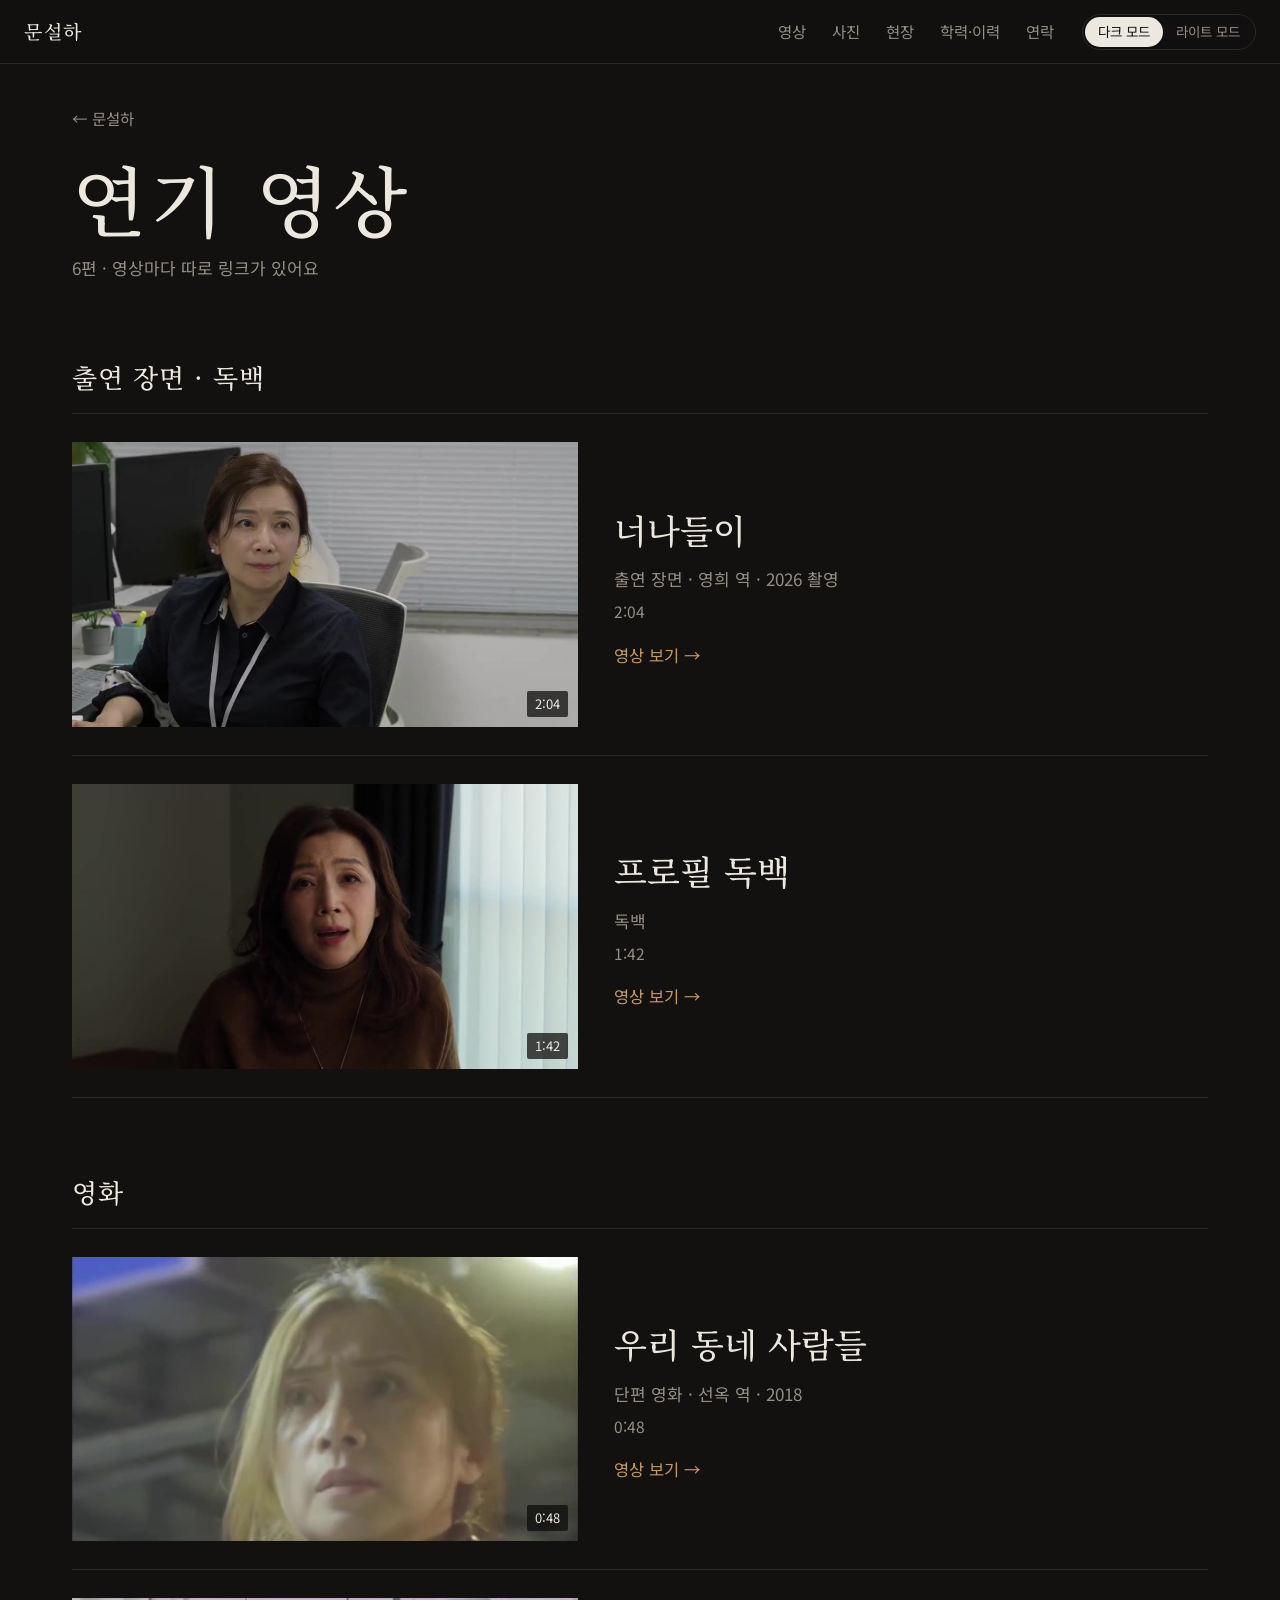
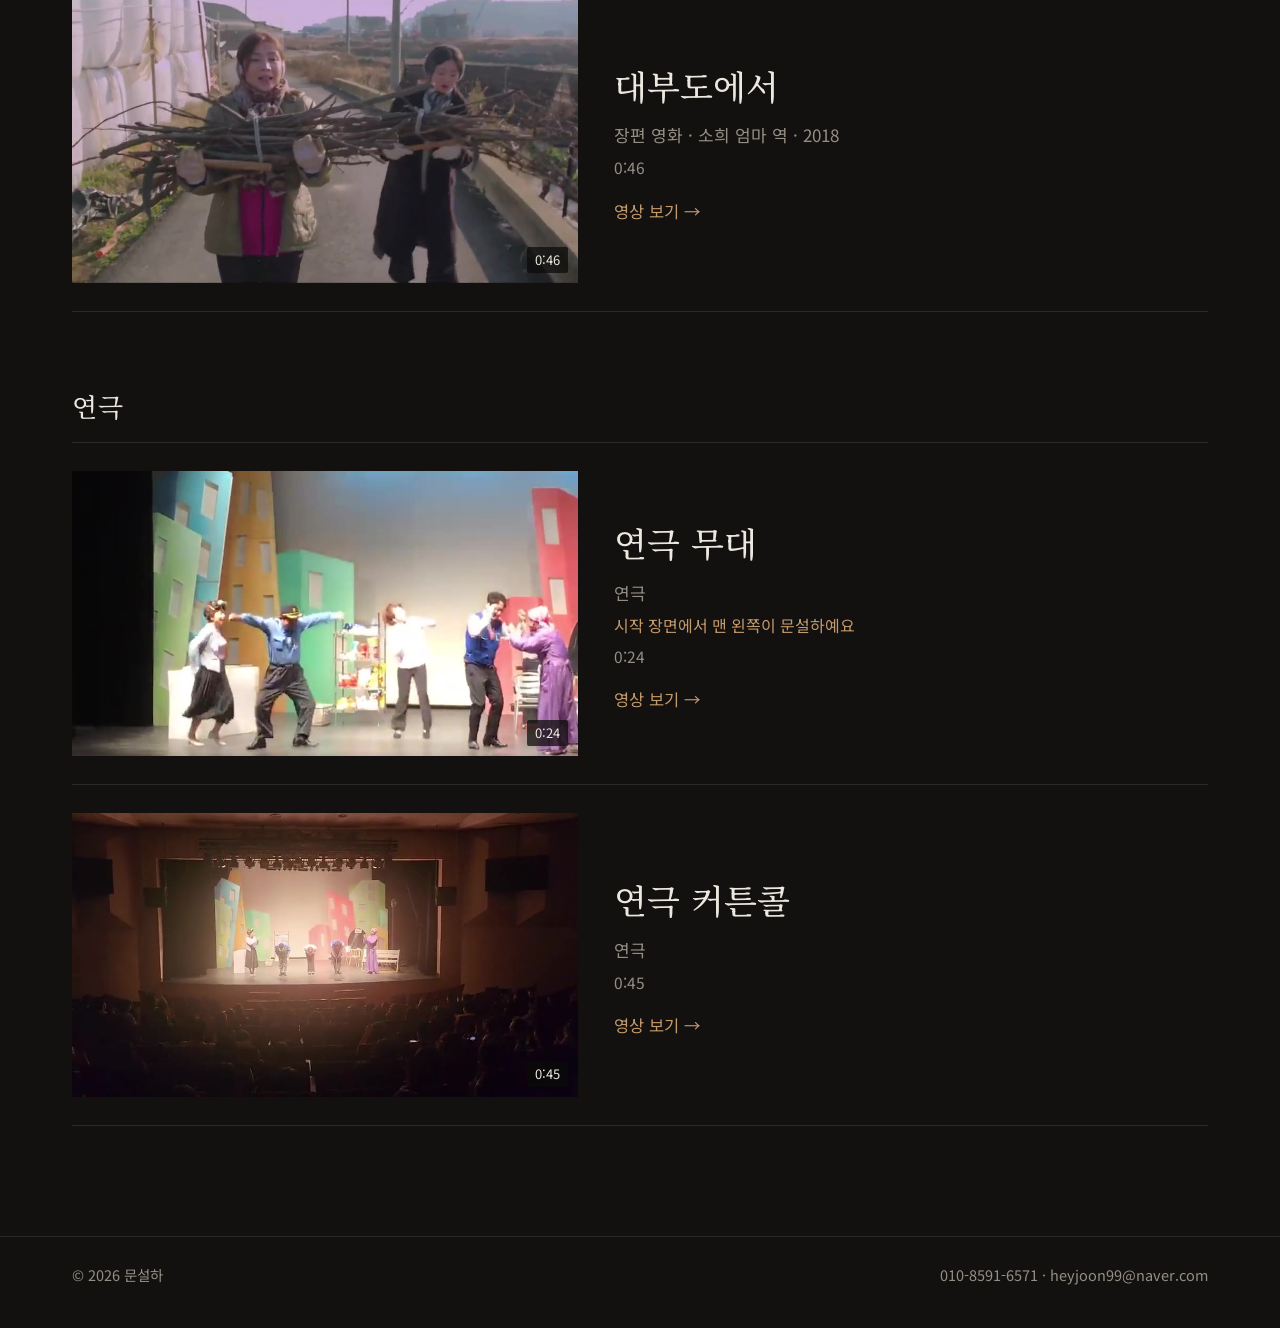
==== videos.html @ 956b752f "첫 화면 사진 겹침 수정, 사진 배치, 현장 흐르는 띠, 수상·학력·특기, 연락 카드, 영상 페이지 정리, 모드 전환 부드럽게 Co-Authored-By: Claude Opus 5" ====
<!doctype html>
<html lang="ko" data-theme="dark">
<head>
<meta charset="utf-8">
<meta name="viewport" content="width=device-width, initial-scale=1, viewport-fit=cover">
<title>문설하 · 연기 영상</title>
<meta name="description" content="배우 문설하 연기 영상 6편">
<!-- 공개 범위를 정하기 전까지 검색엔진 노출 막음 (공개하려면 이 줄 삭제) -->
<meta name="robots" content="noindex">
<meta name="theme-color" content="#121110">
<meta property="og:title" content="문설하 · 연기 영상">
<meta property="og:description" content="배우 문설하 연기 영상 6편">
<meta property="og:image" content="https://rrryun.github.io/moonseolha/assets/og.jpg">
<link rel="preconnect" href="https://fonts.googleapis.com">
<link rel="preconnect" href="https://fonts.gstatic.com" crossorigin>
<link href="https://fonts.googleapis.com/css2?family=Cormorant+Garamond:wght@500&family=Noto+Sans+KR:wght@400;500;700&family=Noto+Serif+KR:wght@500;600&display=swap" rel="stylesheet">
<link rel="stylesheet" href="assets/site.css">
<script>
  document.documentElement.classList.add('js');
  try { var t = localStorage.getItem('msh-theme'); if (t === 'light' || t === 'dark') document.documentElement.dataset.theme = t; } catch (e) {}
</script>
</head>
<body class="list">
<header class="top solid" id="topbar">
  <a class="mark" href="index.html">문설하</a>
  <nav class="menu" aria-label="구역"><a href="index.html#videos" data-spy="videos">영상</a><a href="index.html#photos" data-spy="photos">사진</a><a href="index.html#field" data-spy="field">현장</a><a href="index.html#profile" data-spy="profile">학력·이력</a><a href="index.html#contact" data-spy="contact">연락</a></nav>
  <div class="theme" role="group" aria-label="화면 모드">
    <button type="button" data-mode="dark" aria-pressed="true">다크 모드</button>
    <button type="button" data-mode="light" aria-pressed="false">라이트 모드</button>
  </div>
</header>

<main class="page">
  <div class="wrap">
    <a class="back" href="index.html">← 문설하</a>
    <h1 class="page-title">연기 영상</h1>
    <p class="page-lead">6편 · 영상마다 따로 링크가 있어요</p>
    <section class="vgroup"><h2 class="reveal">출연 장면 · 독백</h2><a class="vrow reveal" href="v/office.html">
  <span class="vthumb"><video muted loop playsinline preload="none" poster="assets/prev/office.jpg" data-src="assets/prev/office.mp4"></video><span class="dur">2:04</span></span>
  <span class="vrow-text"><span class="vtitle">너나들이</span><span class="vmeta">출연 장면 · 영희 역 · 2026 촬영</span><span class="vlen">2:04</span><span class="go">영상 보기 →</span></span>
</a><a class="vrow reveal" href="v/monologue.html">
  <span class="vthumb"><video muted loop playsinline preload="none" poster="assets/prev/monologue.jpg" data-src="assets/prev/monologue.mp4"></video><span class="dur">1:42</span></span>
  <span class="vrow-text"><span class="vtitle">프로필 독백</span><span class="vmeta">독백</span><span class="vlen">1:42</span><span class="go">영상 보기 →</span></span>
</a></section><section class="vgroup"><h2 class="reveal">영화</h2><a class="vrow reveal" href="v/uridongne.html">
  <span class="vthumb"><video muted loop playsinline preload="none" poster="assets/prev/film-uridongne.jpg" data-src="assets/prev/film-uridongne.mp4"></video><span class="dur">0:48</span></span>
  <span class="vrow-text"><span class="vtitle">우리 동네 사람들</span><span class="vmeta">단편 영화 · 선옥 역 · 2018</span><span class="vlen">0:48</span><span class="go">영상 보기 →</span></span>
</a><a class="vrow reveal" href="v/daebudo.html">
  <span class="vthumb"><video muted loop playsinline preload="none" poster="assets/prev/film-daebudo.jpg" data-src="assets/prev/film-daebudo.mp4"></video><span class="dur">0:46</span></span>
  <span class="vrow-text"><span class="vtitle">대부도에서</span><span class="vmeta">장편 영화 · 소희 엄마 역 · 2018</span><span class="vlen">0:46</span><span class="go">영상 보기 →</span></span>
</a></section><section class="vgroup"><h2 class="reveal">연극</h2><a class="vrow reveal" href="v/stage.html">
  <span class="vthumb"><video muted loop playsinline preload="none" poster="assets/prev/stage-1.jpg" data-src="assets/prev/stage-1.mp4"></video><span class="dur">0:24</span></span>
  <span class="vrow-text"><span class="vtitle">연극 무대</span><span class="vmeta">연극</span><span class="vnote">시작 장면에서 맨 왼쪽이 문설하예요</span><span class="vlen">0:24</span><span class="go">영상 보기 →</span></span>
</a><a class="vrow reveal" href="v/curtain.html">
  <span class="vthumb"><video muted loop playsinline preload="none" poster="assets/prev/stage-2.jpg" data-src="assets/prev/stage-2.mp4"></video><span class="dur">0:45</span></span>
  <span class="vrow-text"><span class="vtitle">연극 커튼콜</span><span class="vmeta">연극</span><span class="vlen">0:45</span><span class="go">영상 보기 →</span></span>
</a></section>
  </div>
</main>
<footer class="foot"><div class="wrap">
  <span>© 2026 문설하</span>
  <span><a href="tel:01085916571">010-8591-6571</a> · <a href="mailto:heyjoon99@naver.com">heyjoon99@naver.com</a></span>
</div></footer>
<nav class="dock" id="dock" aria-label="빠른 연락">
  <a class="primary" href="tel:01085916571"><svg class="ico" viewBox="0 0 24 24" aria-hidden="true"><path d="M22 16.92v3a2 2 0 0 1-2.18 2 19.79 19.79 0 0 1-8.63-3.07 19.5 19.5 0 0 1-6-6 19.79 19.79 0 0 1-3.07-8.67A2 2 0 0 1 4.11 2h3a2 2 0 0 1 2 1.72 12.84 12.84 0 0 0 .7 2.81 2 2 0 0 1-.45 2.11L8.09 9.91a16 16 0 0 0 6 6l1.27-1.27a2 2 0 0 1 2.11-.45 12.84 12.84 0 0 0 2.81.7A2 2 0 0 1 22 16.92z"/></svg>전화</a>
  <a href="mailto:heyjoon99@naver.com"><svg class="ico" viewBox="0 0 24 24" aria-hidden="true"><path d="M4 4h16c1.1 0 2 .9 2 2v12c0 1.1-.9 2-2 2H4c-1.1 0-2-.9-2-2V6c0-1.1.9-2 2-2z"/><polyline points="22,6 12,13 2,6"/></svg>이메일</a>
  <a href="assets/profile.pdf" download="문설하_프로필.pdf"><svg class="ico" viewBox="0 0 24 24" aria-hidden="true"><path d="M21 15v4a2 2 0 0 1-2 2H5a2 2 0 0 1-2-2v-4"/><polyline points="7 10 12 15 17 10"/><line x1="12" y1="15" x2="12" y2="3"/></svg>PDF</a>
</nav>
<script src="assets/site.js"></script>
</body>
</html>
---- assets/site.css ----
:root {
  --bg: #121110; --bg2: #1a1917; --fg: #ece7df; --fg2: #c9c2b8; --mute: #958e84;
  --line: #2c2925; --acc: #c49a6c; --btn-bg: #ece7df; --btn-fg: #121110; --vig: 1; --photo-b: .97;
  color-scheme: dark;
}
:root[data-theme="light"] {
  --bg: #f3efe9; --bg2: #ebe5dc; --fg: #1c1b19; --fg2: #3a3632; --mute: #776f66;
  --line: #d8d0c4; --acc: #8c4a2b; --btn-bg: #1c1b19; --btn-fg: #f3efe9; --vig: 0; --photo-b: 1;
  color-scheme: light;
}
* { box-sizing: border-box; }
html { scroll-behavior: smooth; scroll-padding-top: 72px; }
body { margin: 0; background: var(--bg); color: var(--fg); font-family: 'Noto Sans KR', system-ui, -apple-system, sans-serif;
  font-size: 17px; line-height: 1.7; word-break: keep-all; overflow-wrap: break-word; -webkit-font-smoothing: antialiased; }
img, video { display: block; max-width: 100%; }
a { color: inherit; text-decoration: none; }
button { font: inherit; color: inherit; }
:focus:not(:focus-visible) { outline: none; }
.wrap { max-width: 1200px; margin: 0 auto; padding: 0 32px; }
.ico { width: 18px; height: 18px; flex: none; fill: none; stroke: currentColor; stroke-width: 1.7; stroke-linecap: round; stroke-linejoin: round; }

/* 다크·라이트 전환: 부드럽게 겹치며 바뀜 */
::view-transition-old(root), ::view-transition-new(root) { animation-duration: .55s; animation-timing-function: cubic-bezier(.4, 0, .2, 1); }

/* 위쪽 줄 */
.top { position: fixed; inset: 0 0 auto 0; z-index: 50; height: 64px; display: flex; align-items: center; gap: 28px; padding: 0 24px;
  border-bottom: 1px solid transparent; transition: background-color .4s, border-color .4s; }
.top.scrolled, .top.solid { background: color-mix(in srgb, var(--bg) 86%, transparent); backdrop-filter: blur(12px); -webkit-backdrop-filter: blur(12px); border-bottom-color: var(--line); }
.mark { font-family: 'Noto Serif KR', serif; font-weight: 500; font-size: 19px; letter-spacing: .08em; transition: opacity .4s; }
.home .top:not(.scrolled) .mark { opacity: 0; }
.menu { display: flex; gap: 26px; margin-left: auto; font-size: 15.5px; color: var(--mute); }
.menu a { position: relative; padding: 4px 0; transition: color .25s; }
.menu a:hover, .menu a.on { color: var(--fg); }
.menu a.on::after { content: ""; position: absolute; left: 0; right: 0; bottom: -2px; height: 1px; background: var(--acc); }
.theme { display: inline-flex; padding: 2px; border: 1px solid var(--line); border-radius: 999px; background: color-mix(in srgb, var(--bg) 70%, transparent);
  backdrop-filter: blur(6px); -webkit-backdrop-filter: blur(6px); }
.theme button { height: 30px; padding: 0 13px; border: 0; border-radius: 999px; background: none; font-size: 13.5px; color: var(--mute); cursor: pointer; transition: color .25s, background-color .25s; }
.theme button:hover { color: var(--fg); }
.theme button[aria-pressed="true"] { background: var(--fg); color: var(--bg); cursor: default; }
.theme button:focus-visible { outline: 2px solid var(--acc); outline-offset: 2px; }

/* 버튼 */
.btn { display: inline-flex; align-items: center; justify-content: center; gap: 11px; min-height: 54px; padding: 0 22px; border: 1px solid var(--line); border-radius: 3px;
  background: none; font-size: 16.5px; font-weight: 500; cursor: pointer; transition: border-color .25s, background-color .25s, color .25s; }
.btn:hover { border-color: var(--mute); }
.btn.primary { background: var(--btn-bg); color: var(--btn-fg); border-color: var(--btn-bg); }
.btn.primary:hover { background: color-mix(in srgb, var(--btn-bg) 86%, var(--bg)); }
.btn.lg { min-height: 62px; padding: 0 28px; font-size: 17.5px; }
.btn .arr { display: inline-block; transition: transform .35s cubic-bezier(.2, .7, .2, 1); }
.btn:hover .arr { transform: translateX(4px); }
.btn:focus-visible { outline: 2px solid var(--acc); outline-offset: 3px; }

/* 첫 화면 */
.hero { display: grid; grid-template-columns: minmax(0, 46fr) minmax(0, 54fr); min-height: 100svh; }
.hero-photo { position: relative; margin: 0; overflow: hidden; background: var(--bg2); }
.hero-photo img { position: absolute; inset: 0; width: 100%; height: 100%; object-fit: cover; object-position: var(--pos, 50% 32%);
  filter: brightness(var(--photo-b)); opacity: 0; z-index: 0; transition: opacity 2.4s cubic-bezier(.45, 0, .25, 1); }
.hero-photo img.show { opacity: 1; z-index: 1; }
.hero-photo img.front { z-index: 2; }
.hero-photo::after { content: ""; position: absolute; inset: 0; z-index: 3; pointer-events: none; opacity: var(--vig); transition: opacity .6s;
  background: radial-gradient(ellipse 80% 68% at 52% 36%, transparent 44%, color-mix(in srgb, var(--bg) 82%, transparent) 100%),
              linear-gradient(to right, transparent 78%, var(--bg) 100%); }
.hero-text { display: flex; flex-direction: column; justify-content: center; padding: 112px clamp(28px, 6vw, 96px) 64px; }
.award { margin: 0 0 26px; font-size: 16.5px; color: var(--fg2); display: flex; gap: 12px; flex-wrap: wrap; }
.award b { color: var(--acc); font-weight: 500; }
h1 { margin: 0; font-family: 'Noto Serif KR', serif; font-weight: 500; font-size: clamp(60px, 8.4vw, 118px); line-height: 1.08; letter-spacing: .05em; }
.roman { margin: 14px 0 0 4px; font-family: 'Cormorant Garamond', serif; font-weight: 500; font-size: 21px; letter-spacing: .34em; color: var(--mute); }
.facts { margin: 28px 0 0; font-size: 19px; color: var(--fg2); }
.edu { display: flex; align-items: flex-start; gap: 18px; margin: 18px 0 0; padding-top: 18px; border-top: 1px solid var(--line); max-width: 520px; font-size: 17px; color: var(--fg2); line-height: 1.6; }
.edu-label { flex: none; min-width: 40px; padding-top: 1px; font-size: 14.5px; letter-spacing: .06em; color: var(--mute); }
.actions { display: flex; flex-wrap: wrap; gap: 10px; margin-top: 34px; }
.actions .btn { letter-spacing: .01em; font-variant-numeric: tabular-nums; }
.scroll-cue { margin-top: 30px; width: fit-content; font-size: 15px; color: var(--mute); border-bottom: 1px solid var(--line); padding-bottom: 2px; }
.scroll-cue:hover { color: var(--fg); }

/* 연기 영상 띠 */
.reel { background: #000; }
.reel-link { position: relative; display: block; height: min(86svh, 56.25vw); min-height: 360px; overflow: hidden; color: #f3efe9; }
.reel-video { width: 100%; height: 100%; object-fit: cover; transition: transform 1.6s cubic-bezier(.2, .7, .2, 1); }
.reel-link:hover .reel-video { transform: scale(1.025); }
.reel-shade { position: absolute; inset: 0; background: linear-gradient(to top, rgba(0,0,0,.78) 0%, rgba(0,0,0,.25) 42%, rgba(0,0,0,0) 70%), linear-gradient(to right, rgba(0,0,0,.35), rgba(0,0,0,0) 55%); }
.reel-copy { position: absolute; left: clamp(20px, 5vw, 80px); right: 20px; bottom: clamp(28px, 6vw, 80px); display: grid; gap: 14px; }
.reel-kicker { font-size: 16px; letter-spacing: .04em; color: rgba(243, 239, 233, .78); }
.reel-cta { font-family: 'Noto Serif KR', serif; font-weight: 500; font-size: clamp(30px, 4.6vw, 64px); line-height: 1.2; letter-spacing: .02em; }
.reel-cta .arrow { display: inline-block; transition: transform .5s cubic-bezier(.2, .7, .2, 1); }
.reel-link:hover .reel-cta .arrow { transform: translateX(14px); }
.reel-link:focus-visible { outline: 3px solid var(--acc); outline-offset: -3px; }

/* 구역 */
.sec { padding: 120px 0 0; }
.sec-head { display: flex; align-items: baseline; justify-content: space-between; gap: 16px; flex-wrap: wrap; margin-bottom: 36px; }
h2 { margin: 0; font-family: 'Noto Serif KR', serif; font-weight: 500; font-size: clamp(32px, 3.6vw, 46px); letter-spacing: .04em; }
.more { font-size: 16px; color: var(--mute); border-bottom: 1px solid var(--line); padding-bottom: 2px; transition: color .2s; }
.more:hover { color: var(--fg); }
.more-note { margin: 0; font-size: 16px; color: var(--mute); }

/* 영상 카드 */
.vgrid { display: grid; grid-template-columns: repeat(12, minmax(0, 1fr)); gap: 36px 20px; }
.vcard { display: flex; flex-direction: column; min-width: 0; }
.vcard.wide { grid-column: span 8; }
.vcard.narrow { grid-column: span 4; }
.vcard.half { grid-column: span 6; }
.vthumb { position: relative; display: block; overflow: hidden; background: #000; aspect-ratio: 16 / 9; }
.vcard.narrow .vthumb { aspect-ratio: auto; flex: 1; min-height: 200px; }
.vthumb video { width: 100%; height: 100%; object-fit: cover; transition: transform .9s cubic-bezier(.2, .7, .2, 1); }
.vcard:hover .vthumb video, .vrow:hover .vthumb video { transform: scale(1.03); }
.dur { position: absolute; right: 10px; bottom: 10px; padding: 2px 8px; font-size: 13px; color: #ece7df; background: rgba(10, 10, 9, .72); border-radius: 2px; font-variant-numeric: tabular-nums; }
.play { position: absolute; left: 12px; bottom: 10px; font-size: 14.5px; color: #f3efe9; opacity: 0; transform: translateY(4px); transition: opacity .3s, transform .3s; text-shadow: 0 1px 8px rgba(0,0,0,.6); }
.vcard:hover .play, .vcard:focus-visible .play { opacity: 1; transform: none; }
.vtext { display: block; margin-top: 12px; }
.vtitle { display: block; font-size: 18.5px; font-weight: 500; }
.vmeta { display: block; margin-top: 3px; font-size: 15px; color: var(--mute); }
.vcard:focus-visible, .vrow:focus-visible { outline: 2px solid var(--acc); outline-offset: 4px; }

/* 프로필 사진: 큰 정면 + 네 장 + 전신 */
.gallery { display: grid; grid-template-columns: repeat(5, minmax(0, 1fr)); gap: 12px; }
.ph { position: relative; display: block; width: 100%; padding: 0; border: 0; background: var(--bg2); cursor: zoom-in; overflow: hidden; aspect-ratio: 2 / 3; }
.ph img { width: 100%; height: 100%; object-fit: cover; filter: brightness(var(--photo-b)); transition: transform .8s cubic-bezier(.2, .7, .2, 1); }
.ph:hover img { transform: scale(1.025); }
.ph:focus-visible { outline: 2px solid var(--acc); outline-offset: 3px; }
.g-743 { grid-column: 1 / span 2; grid-row: 1 / span 2; aspect-ratio: auto; }
.g-743 img { object-position: 50% 30%; }
.g-707 { grid-column: 3; grid-row: 1; }
.g-808 { grid-column: 4; grid-row: 1; }
.g-898 { grid-column: 5; grid-row: 1 / span 2; aspect-ratio: auto; }
.g-772 { grid-column: 3; grid-row: 2; }
.g-947 { grid-column: 4; grid-row: 2; }

/* 현장: 천천히 흐르는 띠 */
.marquee { overflow: hidden; -webkit-mask-image: linear-gradient(to right, transparent 0, #000 4%, #000 96%, transparent 100%);
  mask-image: linear-gradient(to right, transparent 0, #000 4%, #000 96%, transparent 100%); }
.marquee-track { display: flex; width: max-content; animation: flow 120s linear infinite; }
.marquee:hover .marquee-track, .marquee:focus-within .marquee-track { animation-play-state: paused; }
.marquee-set { display: flex; gap: 16px; padding-right: 16px; }
@keyframes flow { from { transform: translateX(0); } to { transform: translateX(-50%); } }
.shot { flex: none; margin: 0; }
.shot .ph { height: clamp(220px, 22vw, 320px); width: auto; aspect-ratio: var(--ar, 1.5); border-radius: 2px; }
.shot figcaption { margin-top: 12px; font-size: 14.5px; color: var(--mute); white-space: nowrap; }

/* 수상 · 학력 · 특기 */
.band { margin-top: 120px; padding: 72px 0; background: var(--bg2); border-top: 1px solid var(--line); border-bottom: 1px solid var(--line); }
.band-grid { display: grid; grid-template-columns: minmax(0, 1fr) minmax(0, 1.25fr) minmax(0, .85fr); }
.fact { padding: 4px 40px; }
.fact + .fact { border-left: 1px solid var(--line); }
.fact:first-child { padding-left: 0; }
.label { margin: 0 0 18px; font-size: 14.5px; letter-spacing: .06em; color: var(--mute); }
.fact-list { list-style: none; margin: 0; padding: 0; display: grid; gap: 10px; }
.fact-list li { font-family: 'Noto Serif KR', serif; font-weight: 500; font-size: clamp(19px, 1.6vw, 22px); line-height: 1.5; }
.fact-sub { margin-left: 10px; font-family: 'Noto Sans KR', sans-serif; font-weight: 400; font-size: 15.5px; color: var(--mute); white-space: nowrap; }

/* 이력 */
.career { display: grid; grid-template-columns: minmax(0, 1.15fr) minmax(0, 1fr); gap: 40px 72px; }
.group + .group { margin-top: 44px; }
h3 { margin: 0 0 12px; padding-bottom: 10px; border-bottom: 1px solid var(--line); font-size: 17px; font-weight: 700; letter-spacing: .04em; }
.list { list-style: none; margin: 0; padding: 0; }
.list li { display: grid; grid-template-columns: 64px minmax(0, 1fr); padding: 8px 0; font-size: 17.5px; }
.list .y { color: var(--acc); font-variant-numeric: tabular-nums; }
.list .t { font-weight: 500; }
.list .s { color: var(--mute); font-weight: 400; }
.list.stack .s { display: block; font-size: 16px; }
.list.inline .s { margin-left: 8px; }

/* 연락 */
.contact { padding-bottom: 120px; }
.contact-card { display: grid; grid-template-columns: minmax(0, 5fr) minmax(0, 7fr); overflow: hidden; border: 1px solid var(--line); border-radius: 6px; background: var(--bg2); }
.contact-photo { position: relative; margin: 0; min-height: 560px; background: var(--bg); }
.contact-photo img { position: absolute; inset: 0; width: 100%; height: 100%; object-fit: cover; object-position: 55% 24%; filter: brightness(var(--photo-b)); }
.contact-body { display: flex; flex-direction: column; justify-content: center; gap: 34px; padding: clamp(36px, 5vw, 76px); }
.contact-links { display: grid; gap: 14px; }
.cline { display: flex; align-items: center; gap: 18px; width: fit-content; max-width: 100%; }
.cicon { display: grid; place-items: center; flex: none; width: 52px; height: 52px; border: 1px solid var(--line); border-radius: 50%; color: var(--acc); transition: border-color .25s, background-color .25s; }
.cicon .ico { width: 21px; height: 21px; }
.ctext { min-width: 0; font-family: 'Noto Serif KR', serif; font-weight: 500; font-size: clamp(24px, 2.4vw, 34px); letter-spacing: .02em; line-height: 1.3; white-space: nowrap; overflow: hidden; text-overflow: ellipsis;
  border-bottom: 1px solid transparent; transition: border-color .25s; }
.cline:hover .cicon { border-color: var(--acc); }
.cline:hover .ctext { border-color: var(--acc); }
.cta-row { display: flex; flex-wrap: wrap; gap: 12px; padding-top: 30px; border-top: 1px solid var(--line); }
.foot { border-top: 1px solid var(--line); font-size: 14.5px; color: var(--mute); }
.foot .wrap { display: flex; justify-content: space-between; gap: 12px; flex-wrap: wrap; padding-top: 26px; padding-bottom: 40px; }
.foot a:hover { color: var(--fg); }

/* 하위 페이지 */
.page { padding: 104px 0 110px; }
.back { display: inline-block; font-size: 15.5px; color: var(--mute); margin-bottom: 26px; }
.back:hover { color: var(--fg); }
.page-title { font-size: clamp(44px, 6vw, 80px); }
.page-lead { margin: 14px 0 0; color: var(--mute); font-size: 17px; }
.vgroup { margin-top: 72px; }
.vgroup h2 { font-size: 26px; padding-bottom: 14px; border-bottom: 1px solid var(--line); }
.vrow { display: grid; grid-template-columns: minmax(0, 46fr) minmax(0, 54fr); gap: 36px; align-items: center; padding: 28px 0; border-bottom: 1px solid var(--line); }
.vrow-text { display: grid; gap: 4px; }
.vrow .vtitle { font-family: 'Noto Serif KR', serif; font-size: clamp(25px, 2.7vw, 34px); font-weight: 500; }
.vrow .vmeta { font-size: 17px; }
.vnote, .watch-note { color: var(--acc); font-size: 16px; }
.vlen { font-size: 15.5px; color: var(--mute); font-variant-numeric: tabular-nums; }
.go { margin-top: 12px; font-size: 16.5px; color: var(--acc); }
.vrow:hover .go { text-decoration: underline; text-underline-offset: 4px; }
.player { background: #000; aspect-ratio: 16 / 9; }
.player video { width: 100%; height: 100%; object-fit: contain; background: #000; }
:root[data-theme="dark"] .player { box-shadow: 0 40px 120px -40px rgba(0, 0, 0, .9); }
.watch-head { margin-top: 30px; }
.watch-title { font-size: clamp(36px, 4.6vw, 58px); }
.watch-meta { margin: 8px 0 0; color: var(--mute); font-size: 17.5px; }
.watch-note { margin: 10px 0 0; }
.pager { display: grid; grid-template-columns: repeat(2, minmax(0, 1fr)); gap: 16px; margin-top: 52px; }
.pcard { display: grid; grid-template-columns: 184px minmax(0, 1fr); gap: 22px; align-items: center; padding: 14px; border: 1px solid var(--line); border-radius: 6px;
  transition: border-color .3s, background-color .3s; }
.pcard.next { grid-template-columns: minmax(0, 1fr) 184px; text-align: right; }
.pcard.next .pthumb { order: 2; }
.pcard:hover { background: var(--bg2); border-color: color-mix(in srgb, var(--mute) 55%, var(--line)); }
.pcard:focus-visible { outline: 2px solid var(--acc); outline-offset: 3px; }
.pthumb { display: block; overflow: hidden; aspect-ratio: 16 / 9; border-radius: 3px; background: #000; }
.pthumb img { width: 100%; height: 100%; object-fit: cover; transition: transform .7s cubic-bezier(.2, .7, .2, 1); }
.pcard:hover .pthumb img { transform: scale(1.05); }
.ptext { display: grid; gap: 4px; min-width: 0; }
.ptext small { font-size: 14px; color: var(--acc); letter-spacing: .02em; }
.ptext b { font-family: 'Noto Serif KR', serif; font-weight: 500; font-size: 22px; line-height: 1.3; }
.pmeta { font-size: 14.5px; color: var(--mute); }
.more-videos { margin-top: 80px; }
.more-videos h2 { font-size: 28px; margin-bottom: 24px; }
.vgrid.small { grid-template-columns: repeat(3, minmax(0, 1fr)); gap: 28px 16px; }
.vgrid.small .vcard { grid-column: auto; }

/* 사진 크게 보기 */
dialog.lb { width: 100vw; height: 100vh; max-width: none; max-height: none; margin: 0; padding: 0; border: 0; background: rgba(8, 8, 7, .95); color: #ece7df; }
dialog.lb::backdrop { background: rgba(0, 0, 0, .6); }
.lb-inner { position: absolute; inset: 0; display: grid; grid-template-rows: 64px 1fr 80px; }
.lb-bar { display: flex; align-items: center; justify-content: space-between; padding: 0 20px; font-size: 15.5px; color: #a9a196; }
.lb-stage { display: flex; align-items: center; justify-content: center; min-height: 0; padding: 0 64px; }
.lb-stage img { max-height: 100%; max-width: 100%; object-fit: contain; }
.lb-foot { display: flex; align-items: center; justify-content: center; gap: 18px; font-size: 15px; color: #a9a196; }
.lb button, .lb a.lb-dl { display: inline-flex; align-items: center; height: 42px; padding: 0 16px; border: 1px solid #3a3632; border-radius: 3px; background: none; color: #ece7df; font-size: 15px; cursor: pointer; }
.lb button:hover, .lb a.lb-dl:hover { border-color: #958e84; }
.lb .nav { position: absolute; top: 50%; transform: translateY(-50%); width: 44px; height: 64px; padding: 0; justify-content: center; font-size: 22px; border-color: transparent; }
.lb .prev { left: 10px; } .lb .next { right: 10px; }

.dock { display: none; }

/* 나타나기 */
@media (prefers-reduced-motion: no-preference) {
  .js .reveal { opacity: 0; transform: translateY(18px); transition: opacity .9s cubic-bezier(.2, .7, .2, 1), transform .9s cubic-bezier(.2, .7, .2, 1); transition-delay: var(--d, 0s); }
  .js .reveal.in { opacity: 1; transform: none; }
  .hero-photo { animation: lightup 1.8s cubic-bezier(.3, .6, .2, 1) backwards; }
  @keyframes lightup { from { opacity: 0; filter: brightness(.4); } to { opacity: 1; filter: none; } }
}
@media (prefers-reduced-motion: reduce) {
  .marquee { overflow-x: auto; -webkit-mask-image: none; mask-image: none; }
  .marquee-track { animation: none; padding: 0 20px; }
  .marquee-set[aria-hidden="true"] { display: none; }
}

/* 태블릿 */
@media (min-width: 861px) and (max-width: 1120px) {
  .band-grid { grid-template-columns: minmax(0, 1fr) minmax(0, 1.15fr) minmax(0, 1fr); }
  .fact { padding: 4px 24px; }
  .fact-list li { font-size: 18px; }
}

/* 좁은 화면 */
@media (max-width: 860px) {
  body { font-size: 16.5px; }
  .wrap { padding: 0 20px; }
  .top { padding: 0 14px; gap: 12px; height: 58px; }
  .mark { font-size: 18px; }
  .menu { display: none; }
  .theme { margin-left: auto; }
  .theme button { height: 32px; padding: 0 11px; font-size: 13px; }
  .hero { grid-template-columns: 1fr; min-height: 0; }
  .hero-photo { aspect-ratio: 4 / 5; }
  .hero-photo img { object-position: var(--pos-m, 50% 26%); }
  .hero-photo::after { background: radial-gradient(ellipse 90% 70% at 50% 34%, transparent 55%, color-mix(in srgb, var(--bg) 60%, transparent) 100%),
                                    linear-gradient(to bottom, transparent 80%, var(--bg) 100%); }
  .hero-text { padding: 26px 20px 40px; }
  .award { margin-bottom: 16px; font-size: 15px; }
  .facts { margin-top: 18px; font-size: 17.5px; }
  .edu { font-size: 16px; gap: 14px; }
  .actions { margin-top: 26px; }
  .actions .btn { flex: 1 1 100%; }
  .reel-link { height: auto; aspect-ratio: 4 / 5; min-height: 0; }
  .reel-kicker { font-size: 14.5px; }
  .reel-cta { font-size: 32px; }
  .sec { padding-top: 84px; }
  .sec-head { margin-bottom: 24px; }
  .vgrid { grid-template-columns: 1fr; gap: 28px; }
  .vcard.wide, .vcard.narrow, .vcard.half { grid-column: auto; }
  .vcard.narrow .vthumb { aspect-ratio: 16 / 9; flex: none; min-height: 0; }
  .gallery { grid-template-columns: repeat(2, minmax(0, 1fr)); gap: 8px; }
  .g-743 { grid-column: 1 / span 2; grid-row: 1; aspect-ratio: 4 / 5; }
  .g-707 { grid-column: 1; grid-row: 2; }
  .g-808 { grid-column: 2; grid-row: 2; }
  .g-772 { grid-column: 1; grid-row: 3; }
  .g-898 { grid-column: 2; grid-row: 3 / span 2; }
  .g-947 { grid-column: 1; grid-row: 4; }
  .marquee-set { gap: 10px; padding-right: 10px; }
  .shot .ph { height: 220px; }
  .shot figcaption { font-size: 13.5px; }
  .band { margin-top: 84px; padding: 48px 0; }
  .band-grid { grid-template-columns: 1fr; }
  .fact { padding: 28px 0; }
  .fact + .fact { border-left: 0; border-top: 1px solid var(--line); }
  .fact:first-child { padding-top: 0; }
  .fact:last-child { padding-bottom: 0; }
  .label { margin-bottom: 12px; }
  .fact-list li { font-size: 20px; }
  .career { grid-template-columns: 1fr; }
  .list li { grid-template-columns: 56px minmax(0, 1fr); font-size: 16.5px; }
  .contact { padding-bottom: 72px; }
  .contact-card { grid-template-columns: 1fr; }
  .contact-photo { min-height: 0; aspect-ratio: 4 / 3; }
  .contact-photo img { object-position: 55% 20%; }
  .contact-body { padding: 30px 22px 26px; gap: 26px; }
  .cline { gap: 14px; }
  .cicon { width: 44px; height: 44px; }
  .ctext { font-size: clamp(17px, 5.4vw, 22px); letter-spacing: .01em; }
  .cta-row { padding-top: 24px; }
  .cta-row .btn { flex: 1 1 100%; }
  .page { padding-top: 88px; }
  .vgroup { margin-top: 56px; }
  .vrow { grid-template-columns: 1fr; gap: 14px; padding: 22px 0; }
  .go { margin-top: 4px; }
  .vgrid.small { grid-template-columns: 1fr; }
  .pager { grid-template-columns: 1fr; gap: 10px; margin-top: 36px; }
  .pcard, .pcard.next { grid-template-columns: 128px minmax(0, 1fr); gap: 16px; padding: 10px; text-align: left; }
  .pcard.next .pthumb { order: 0; }
  .ptext b { font-size: 19px; }
  .lb-stage { padding: 0 8px; }
  .lb .nav { display: none; }
  .foot .wrap { padding-bottom: calc(96px + env(safe-area-inset-bottom)); }
  .watch .foot .wrap { padding-bottom: calc(40px + env(safe-area-inset-bottom)); }
  .dock { display: grid; grid-template-columns: repeat(3, 1fr); position: fixed; inset: auto 0 0 0; z-index: 40; gap: 8px;
    padding: 8px 10px calc(8px + env(safe-area-inset-bottom)); background: color-mix(in srgb, var(--bg) 90%, transparent);
    backdrop-filter: blur(10px); -webkit-backdrop-filter: blur(10px); border-top: 1px solid var(--line);
    transform: translateY(110%); transition: transform .35s cubic-bezier(.2, .7, .2, 1); }
  .dock.show { transform: none; }
  .dock a { display: flex; align-items: center; justify-content: center; gap: 8px; height: 48px; border: 1px solid var(--line); border-radius: 3px; font-size: 16px; font-weight: 500; }
  .dock .ico { width: 17px; height: 17px; }
  .dock a.primary { background: var(--btn-bg); color: var(--btn-fg); border-color: var(--btn-bg); }
}
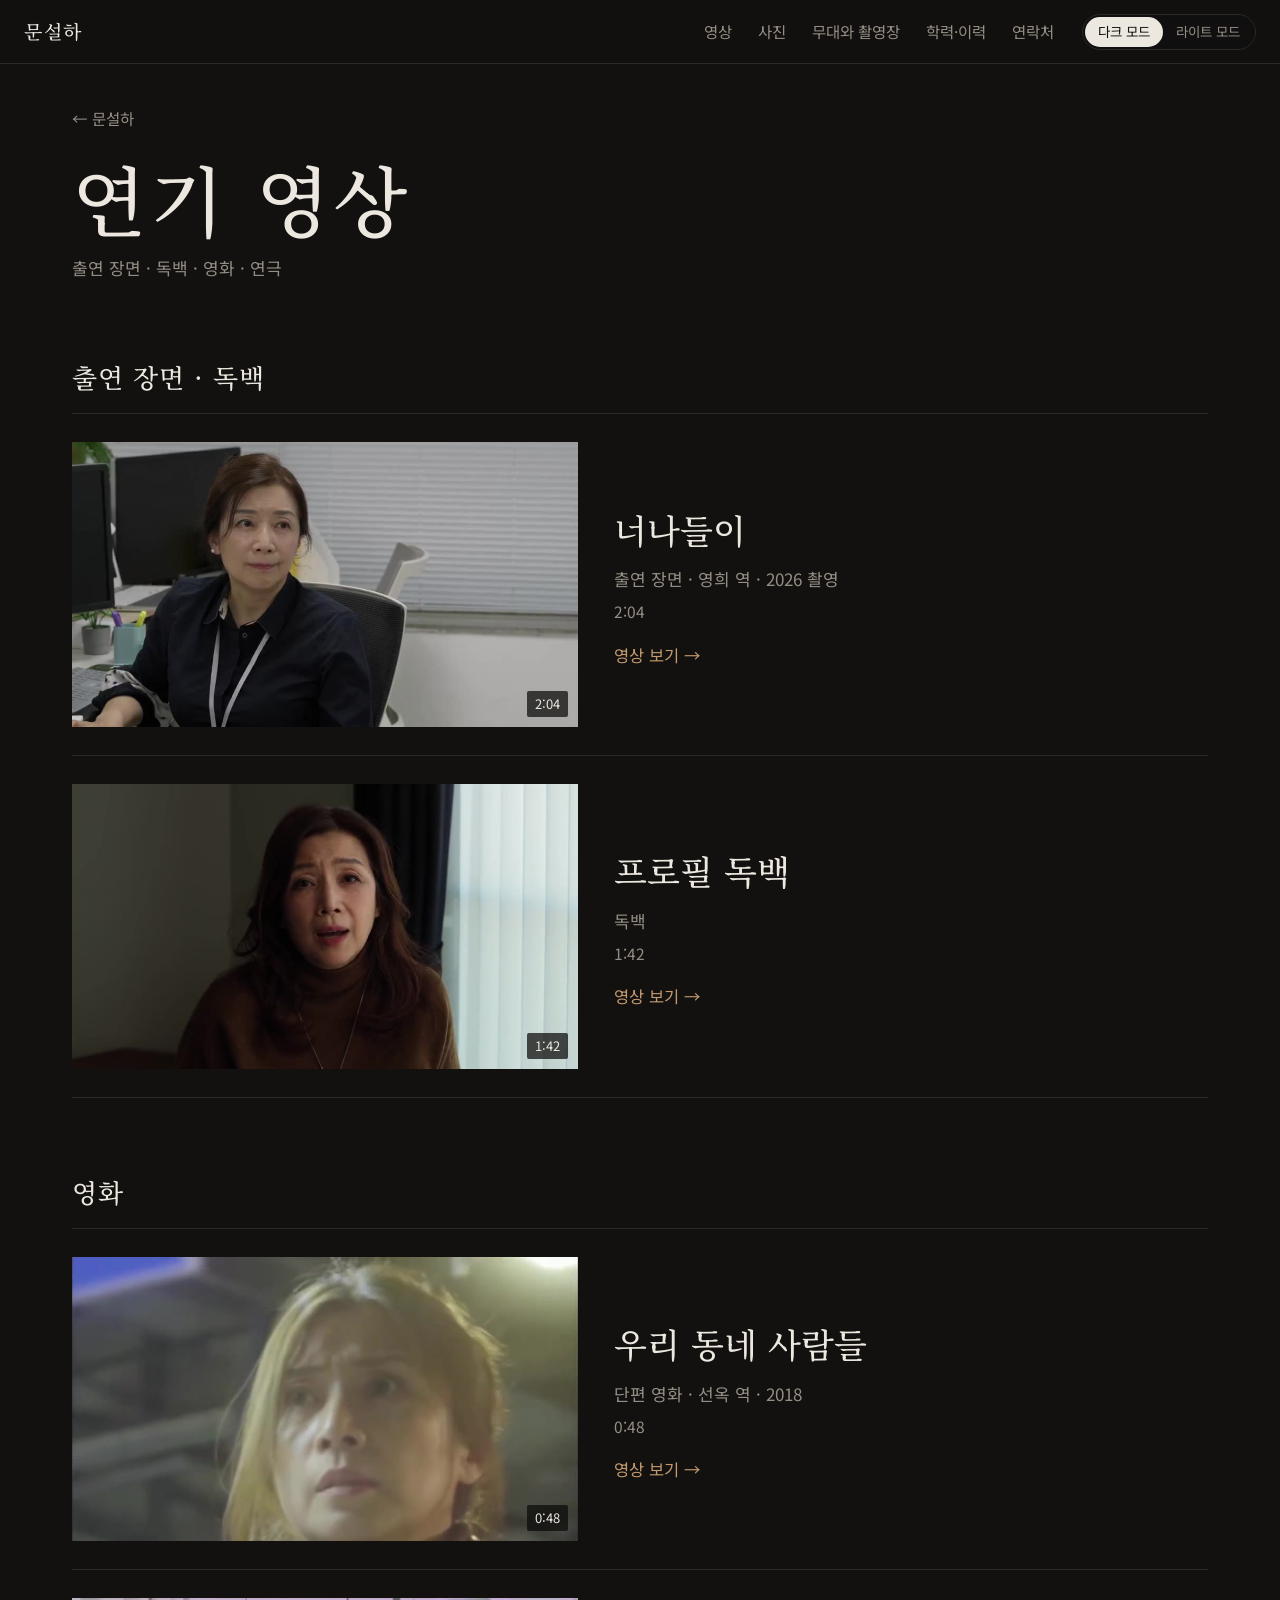
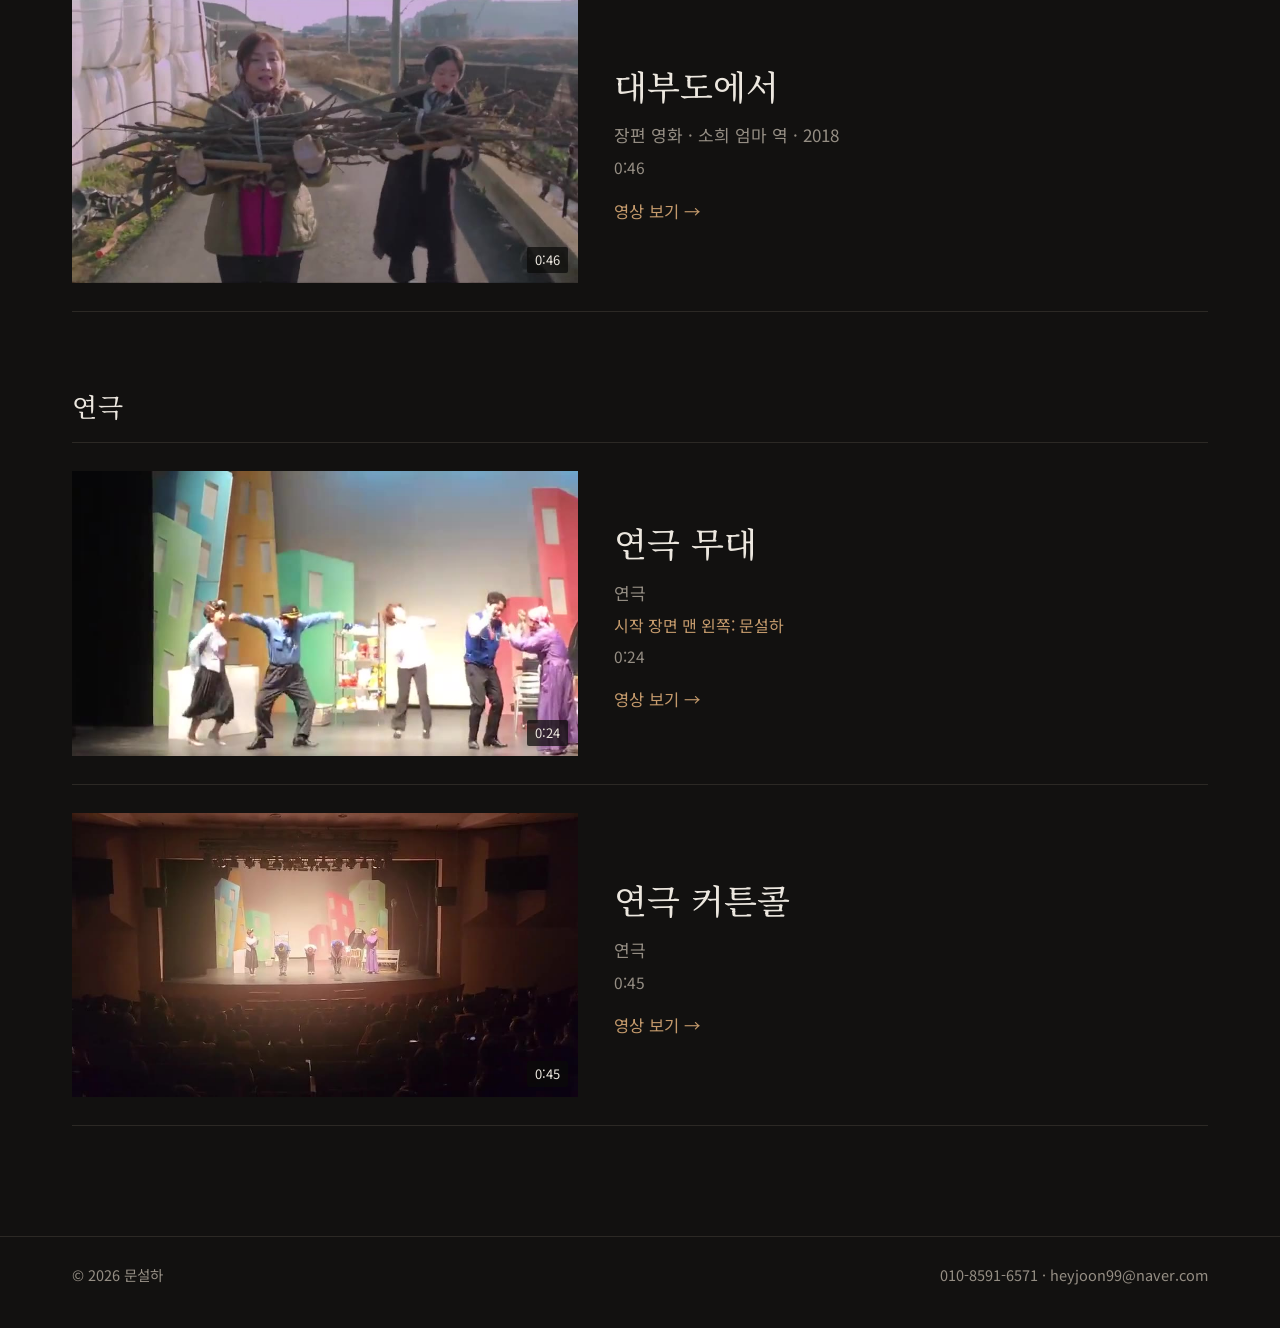
==== commit 5a21152d: "무대와 촬영장 띠 끊김 없이, 연락처, 첫 화면 정보 크게, 수상 강조, 사진 전환 빠르게 Co-Authored-By: Claude Opus 5.5 <noreply@anthropi" ====
--- a/videos.html
+++ b/videos.html
@@ -4,12 +4,12 @@
 <meta charset="utf-8">
 <meta name="viewport" content="width=device-width, initial-scale=1, viewport-fit=cover">
 <title>문설하 · 연기 영상</title>
-<meta name="description" content="배우 문설하 연기 영상 6편">
+<meta name="description" content="배우 문설하 연기 영상">
 <!-- 공개 범위를 정하기 전까지 검색엔진 노출 막음 (공개하려면 이 줄 삭제) -->
 <meta name="robots" content="noindex">
 <meta name="theme-color" content="#121110">
 <meta property="og:title" content="문설하 · 연기 영상">
-<meta property="og:description" content="배우 문설하 연기 영상 6편">
+<meta property="og:description" content="배우 문설하 연기 영상">
 <meta property="og:image" content="https://rrryun.github.io/moonseolha/assets/og.jpg">
 <link rel="preconnect" href="https://fonts.googleapis.com">
 <link rel="preconnect" href="https://fonts.gstatic.com" crossorigin>
@@ -23,7 +23,7 @@
 <body class="list">
 <header class="top solid" id="topbar">
   <a class="mark" href="index.html">문설하</a>
-  <nav class="menu" aria-label="구역"><a href="index.html#videos" data-spy="videos">영상</a><a href="index.html#photos" data-spy="photos">사진</a><a href="index.html#field" data-spy="field">현장</a><a href="index.html#profile" data-spy="profile">학력·이력</a><a href="index.html#contact" data-spy="contact">연락</a></nav>
+  <nav class="menu" aria-label="구역"><a href="index.html#videos" data-spy="videos">영상</a><a href="index.html#photos" data-spy="photos">사진</a><a href="index.html#field" data-spy="field">무대와 촬영장</a><a href="index.html#profile" data-spy="profile">학력·이력</a><a href="index.html#contact" data-spy="contact">연락처</a></nav>
   <div class="theme" role="group" aria-label="화면 모드">
     <button type="button" data-mode="dark" aria-pressed="true">다크 모드</button>
     <button type="button" data-mode="light" aria-pressed="false">라이트 모드</button>
@@ -34,7 +34,7 @@
   <div class="wrap">
     <a class="back" href="index.html">← 문설하</a>
     <h1 class="page-title">연기 영상</h1>
-    <p class="page-lead">6편 · 영상마다 따로 링크가 있어요</p>
+    <p class="page-lead">출연 장면 · 독백 · 영화 · 연극</p>
     <section class="vgroup"><h2 class="reveal">출연 장면 · 독백</h2><a class="vrow reveal" href="v/office.html">
   <span class="vthumb"><video muted loop playsinline preload="none" poster="assets/prev/office.jpg" data-src="assets/prev/office.mp4"></video><span class="dur">2:04</span></span>
   <span class="vrow-text"><span class="vtitle">너나들이</span><span class="vmeta">출연 장면 · 영희 역 · 2026 촬영</span><span class="vlen">2:04</span><span class="go">영상 보기 →</span></span>
@@ -49,7 +49,7 @@
   <span class="vrow-text"><span class="vtitle">대부도에서</span><span class="vmeta">장편 영화 · 소희 엄마 역 · 2018</span><span class="vlen">0:46</span><span class="go">영상 보기 →</span></span>
 </a></section><section class="vgroup"><h2 class="reveal">연극</h2><a class="vrow reveal" href="v/stage.html">
   <span class="vthumb"><video muted loop playsinline preload="none" poster="assets/prev/stage-1.jpg" data-src="assets/prev/stage-1.mp4"></video><span class="dur">0:24</span></span>
-  <span class="vrow-text"><span class="vtitle">연극 무대</span><span class="vmeta">연극</span><span class="vnote">시작 장면에서 맨 왼쪽이 문설하예요</span><span class="vlen">0:24</span><span class="go">영상 보기 →</span></span>
+  <span class="vrow-text"><span class="vtitle">연극 무대</span><span class="vmeta">연극</span><span class="vnote">시작 장면 맨 왼쪽: 문설하</span><span class="vlen">0:24</span><span class="go">영상 보기 →</span></span>
 </a><a class="vrow reveal" href="v/curtain.html">
   <span class="vthumb"><video muted loop playsinline preload="none" poster="assets/prev/stage-2.jpg" data-src="assets/prev/stage-2.mp4"></video><span class="dur">0:45</span></span>
   <span class="vrow-text"><span class="vtitle">연극 커튼콜</span><span class="vmeta">연극</span><span class="vlen">0:45</span><span class="go">영상 보기 →</span></span>
--- a/assets/site.css
+++ b/assets/site.css
@@ -55,23 +55,27 @@
 .hero { display: grid; grid-template-columns: minmax(0, 46fr) minmax(0, 54fr); min-height: 100svh; }
 .hero-photo { position: relative; margin: 0; overflow: hidden; background: var(--bg2); }
 .hero-photo img { position: absolute; inset: 0; width: 100%; height: 100%; object-fit: cover; object-position: var(--pos, 50% 32%);
-  filter: brightness(var(--photo-b)); opacity: 0; z-index: 0; transition: opacity 2.4s cubic-bezier(.45, 0, .25, 1); }
+  filter: brightness(var(--photo-b)); opacity: 0; z-index: 0; transition: opacity 2s cubic-bezier(.45, 0, .25, 1); }
 .hero-photo img.show { opacity: 1; z-index: 1; }
 .hero-photo img.front { z-index: 2; }
 .hero-photo::after { content: ""; position: absolute; inset: 0; z-index: 3; pointer-events: none; opacity: var(--vig); transition: opacity .6s;
   background: radial-gradient(ellipse 80% 68% at 52% 36%, transparent 44%, color-mix(in srgb, var(--bg) 82%, transparent) 100%),
               linear-gradient(to right, transparent 78%, var(--bg) 100%); }
 .hero-text { display: flex; flex-direction: column; justify-content: center; padding: 112px clamp(28px, 6vw, 96px) 64px; }
-.award { margin: 0 0 26px; font-size: 16.5px; color: var(--fg2); display: flex; gap: 12px; flex-wrap: wrap; }
-.award b { color: var(--acc); font-weight: 500; }
-h1 { margin: 0; font-family: 'Noto Serif KR', serif; font-weight: 500; font-size: clamp(60px, 8.4vw, 118px); line-height: 1.08; letter-spacing: .05em; }
-.roman { margin: 14px 0 0 4px; font-family: 'Cormorant Garamond', serif; font-weight: 500; font-size: 21px; letter-spacing: .34em; color: var(--mute); }
-.facts { margin: 28px 0 0; font-size: 19px; color: var(--fg2); }
-.edu { display: flex; align-items: flex-start; gap: 18px; margin: 18px 0 0; padding-top: 18px; border-top: 1px solid var(--line); max-width: 520px; font-size: 17px; color: var(--fg2); line-height: 1.6; }
-.edu-label { flex: none; min-width: 40px; padding-top: 1px; font-size: 14.5px; letter-spacing: .06em; color: var(--mute); }
-.actions { display: flex; flex-wrap: wrap; gap: 10px; margin-top: 34px; }
-.actions .btn { letter-spacing: .01em; font-variant-numeric: tabular-nums; }
-.scroll-cue { margin-top: 30px; width: fit-content; font-size: 15px; color: var(--mute); border-bottom: 1px solid var(--line); padding-bottom: 2px; }
+.award { margin: 0 0 28px; font-size: clamp(17px, 1.38vw, 23px); color: var(--fg); display: flex; gap: 12px; flex-wrap: wrap; }
+.award { align-items: center; }
+.award::before { content: ""; width: 26px; height: 1px; background: var(--acc); }
+.award b { color: var(--acc); font-weight: 600; }
+h1 { margin: 0; font-family: 'Noto Serif KR', serif; font-weight: 500; font-size: clamp(64px, 8.6vw, 150px); line-height: 1.08; letter-spacing: .05em; }
+.roman { margin: 14px 0 0 4px; font-family: 'Cormorant Garamond', serif; font-weight: 500; font-size: clamp(21px, 1.4vw, 26px); letter-spacing: .34em; color: var(--mute); }
+.hero-info { display: grid; gap: 14px; max-width: 680px; margin: 34px 0 0; padding-top: 24px; border-top: 1px solid var(--line); }
+.hero-info > div { display: grid; grid-template-columns: clamp(60px, 4.4vw, 80px) minmax(0, 1fr); align-items: baseline; }
+.hero-info dt { font-size: clamp(15px, 1vw, 18px); letter-spacing: .06em; color: var(--mute); }
+.hero-info dd { margin: 0; font-size: clamp(18px, 1.45vw, 25px); line-height: 1.55; color: var(--fg); }
+.actions { display: flex; flex-wrap: wrap; gap: 12px; margin-top: 40px; }
+.actions .btn { min-height: clamp(58px, 4.2vw, 68px); padding: 0 26px; font-size: clamp(17px, 1.27vw, 21px); letter-spacing: .01em; font-variant-numeric: tabular-nums; }
+.actions .btn .ico { width: 20px; height: 20px; }
+.scroll-cue { margin-top: 30px; width: fit-content; font-size: 16px; color: var(--mute); border-bottom: 1px solid var(--line); padding-bottom: 2px; }
 .scroll-cue:hover { color: var(--fg); }
 
 /* 연기 영상 띠 */
@@ -128,26 +132,33 @@
 .g-947 { grid-column: 4; grid-row: 2; }
 
 /* 현장: 천천히 흐르는 띠 */
-.marquee { overflow: hidden; -webkit-mask-image: linear-gradient(to right, transparent 0, #000 4%, #000 96%, transparent 100%);
-  mask-image: linear-gradient(to right, transparent 0, #000 4%, #000 96%, transparent 100%); }
-.marquee-track { display: flex; width: max-content; animation: flow 120s linear infinite; }
-.marquee:hover .marquee-track, .marquee:focus-within .marquee-track { animation-play-state: paused; }
+.marquee { position: relative; overflow: hidden; touch-action: pan-y; cursor: grab; -webkit-user-select: none; user-select: none; }
+.marquee.dragging { cursor: grabbing; }
+.marquee::before, .marquee::after { content: ""; position: absolute; top: 0; bottom: 0; z-index: 2; width: 5%; pointer-events: none; }
+.marquee::before { left: 0; background: linear-gradient(to right, var(--bg), transparent); }
+.marquee::after { right: 0; background: linear-gradient(to left, var(--bg), transparent); }
+.marquee-track { display: flex; width: max-content; will-change: transform; transform: translate3d(0, 0, 0); }
 .marquee-set { display: flex; gap: 16px; padding-right: 16px; }
-@keyframes flow { from { transform: translateX(0); } to { transform: translateX(-50%); } }
+.shot .ph img { pointer-events: none; -webkit-user-drag: none; }
 .shot { flex: none; margin: 0; }
 .shot .ph { height: clamp(220px, 22vw, 320px); width: auto; aspect-ratio: var(--ar, 1.5); border-radius: 2px; }
 .shot figcaption { margin-top: 12px; font-size: 14.5px; color: var(--mute); white-space: nowrap; }
 
 /* 수상 · 학력 · 특기 */
-.band { margin-top: 120px; padding: 72px 0; background: var(--bg2); border-top: 1px solid var(--line); border-bottom: 1px solid var(--line); }
-.band-grid { display: grid; grid-template-columns: minmax(0, 1fr) minmax(0, 1.25fr) minmax(0, .85fr); }
-.fact { padding: 4px 40px; }
+.band { margin-top: 120px; padding: 84px 0; background: var(--bg2); border-top: 1px solid var(--line); border-bottom: 1px solid var(--line); }
+.band-award { margin-bottom: 48px; padding-bottom: 48px; border-bottom: 1px solid var(--line); }
+.award-line { margin: 0; font-family: 'Noto Serif KR', serif; font-weight: 500; font-size: clamp(28px, 3.1vw, 42px); line-height: 1.35; letter-spacing: .01em; }
+.award-year { margin-left: 16px; font-family: 'Noto Sans KR', sans-serif; font-weight: 500; font-size: clamp(16px, 1.3vw, 19px); color: var(--acc); white-space: nowrap; vertical-align: middle; }
+.band-grid { display: grid; grid-template-columns: repeat(2, minmax(0, 1fr)); }
+.fact { padding: 0 48px; }
 .fact + .fact { border-left: 1px solid var(--line); }
 .fact:first-child { padding-left: 0; }
-.label { margin: 0 0 18px; font-size: 14.5px; letter-spacing: .06em; color: var(--mute); }
-.fact-list { list-style: none; margin: 0; padding: 0; display: grid; gap: 10px; }
-.fact-list li { font-family: 'Noto Serif KR', serif; font-weight: 500; font-size: clamp(19px, 1.6vw, 22px); line-height: 1.5; }
-.fact-sub { margin-left: 10px; font-family: 'Noto Sans KR', sans-serif; font-weight: 400; font-size: 15.5px; color: var(--mute); white-space: nowrap; }
+.label { margin: 0 0 18px; font-size: 15.5px; letter-spacing: .06em; color: var(--mute); }
+.label.acc { display: flex; align-items: center; gap: 12px; color: var(--acc); }
+.label.acc::before { content: ""; width: 26px; height: 1px; background: var(--acc); }
+.fact-list { list-style: none; margin: 0; padding: 0; display: grid; gap: 12px; }
+.fact-list li { font-family: 'Noto Serif KR', serif; font-weight: 500; font-size: clamp(21px, 1.9vw, 26px); line-height: 1.5; }
+.fact-sub { margin-left: 12px; font-family: 'Noto Sans KR', sans-serif; font-weight: 400; font-size: 16.5px; color: var(--mute); white-space: nowrap; }
 
 /* 이력 */
 .career { display: grid; grid-template-columns: minmax(0, 1.15fr) minmax(0, 1fr); gap: 40px 72px; }
@@ -165,7 +176,7 @@
 .contact { padding-bottom: 120px; }
 .contact-card { display: grid; grid-template-columns: minmax(0, 5fr) minmax(0, 7fr); overflow: hidden; border: 1px solid var(--line); border-radius: 6px; background: var(--bg2); }
 .contact-photo { position: relative; margin: 0; min-height: 560px; background: var(--bg); }
-.contact-photo img { position: absolute; inset: 0; width: 100%; height: 100%; object-fit: cover; object-position: 55% 24%; filter: brightness(var(--photo-b)); }
+.contact-photo img { position: absolute; inset: 0; width: 100%; height: 100%; object-fit: cover; object-position: 62% 24%; filter: brightness(var(--photo-b)); }
 .contact-body { display: flex; flex-direction: column; justify-content: center; gap: 34px; padding: clamp(36px, 5vw, 76px); }
 .contact-links { display: grid; gap: 14px; }
 .cline { display: flex; align-items: center; gap: 18px; width: fit-content; max-width: 100%; }
@@ -245,16 +256,10 @@
   @keyframes lightup { from { opacity: 0; filter: brightness(.4); } to { opacity: 1; filter: none; } }
 }
 @media (prefers-reduced-motion: reduce) {
-  .marquee { overflow-x: auto; -webkit-mask-image: none; mask-image: none; }
-  .marquee-track { animation: none; padding: 0 20px; }
+  .marquee { overflow-x: auto; cursor: auto; }
+  .marquee::before, .marquee::after { display: none; }
+  .marquee-track { padding: 0 20px; }
   .marquee-set[aria-hidden="true"] { display: none; }
-}
-
-/* 태블릿 */
-@media (min-width: 861px) and (max-width: 1120px) {
-  .band-grid { grid-template-columns: minmax(0, 1fr) minmax(0, 1.15fr) minmax(0, 1fr); }
-  .fact { padding: 4px 24px; }
-  .fact-list li { font-size: 18px; }
 }
 
 /* 좁은 화면 */
@@ -272,11 +277,15 @@
   .hero-photo::after { background: radial-gradient(ellipse 90% 70% at 50% 34%, transparent 55%, color-mix(in srgb, var(--bg) 60%, transparent) 100%),
                                     linear-gradient(to bottom, transparent 80%, var(--bg) 100%); }
   .hero-text { padding: 26px 20px 40px; }
-  .award { margin-bottom: 16px; font-size: 15px; }
-  .facts { margin-top: 18px; font-size: 17.5px; }
-  .edu { font-size: 16px; gap: 14px; }
-  .actions { margin-top: 26px; }
-  .actions .btn { flex: 1 1 100%; }
+  .award { display: block; margin-bottom: 16px; font-size: 16px; line-height: 1.6; }
+  .award::before { display: inline-block; vertical-align: middle; margin: -3px 10px 0 0; }
+  .award b { margin-right: 8px; }
+  .hero-info { margin-top: 24px; padding-top: 18px; gap: 12px; }
+  .hero-info > div { grid-template-columns: 52px minmax(0, 1fr); }
+  .hero-info dt { font-size: 14.5px; }
+  .hero-info dd { font-size: 17px; }
+  .actions { margin-top: 28px; }
+  .actions .btn { flex: 1 1 100%; min-height: 56px; font-size: 17px; }
   .reel-link { height: auto; aspect-ratio: 4 / 5; min-height: 0; }
   .reel-kicker { font-size: 14.5px; }
   .reel-cta { font-size: 32px; }
@@ -303,12 +312,15 @@
   .fact:last-child { padding-bottom: 0; }
   .label { margin-bottom: 12px; }
   .fact-list li { font-size: 20px; }
+  .band-award { margin-bottom: 30px; padding-bottom: 30px; }
+  .award-line { font-size: 25px; }
+  .award-year { display: block; margin: 8px 0 0; font-size: 16px; }
   .career { grid-template-columns: 1fr; }
   .list li { grid-template-columns: 56px minmax(0, 1fr); font-size: 16.5px; }
   .contact { padding-bottom: 72px; }
   .contact-card { grid-template-columns: 1fr; }
   .contact-photo { min-height: 0; aspect-ratio: 4 / 3; }
-  .contact-photo img { object-position: 55% 20%; }
+  .contact-photo img { object-position: 62% 18%; }
   .contact-body { padding: 30px 22px 26px; gap: 26px; }
   .cline { gap: 14px; }
   .cicon { width: 44px; height: 44px; }
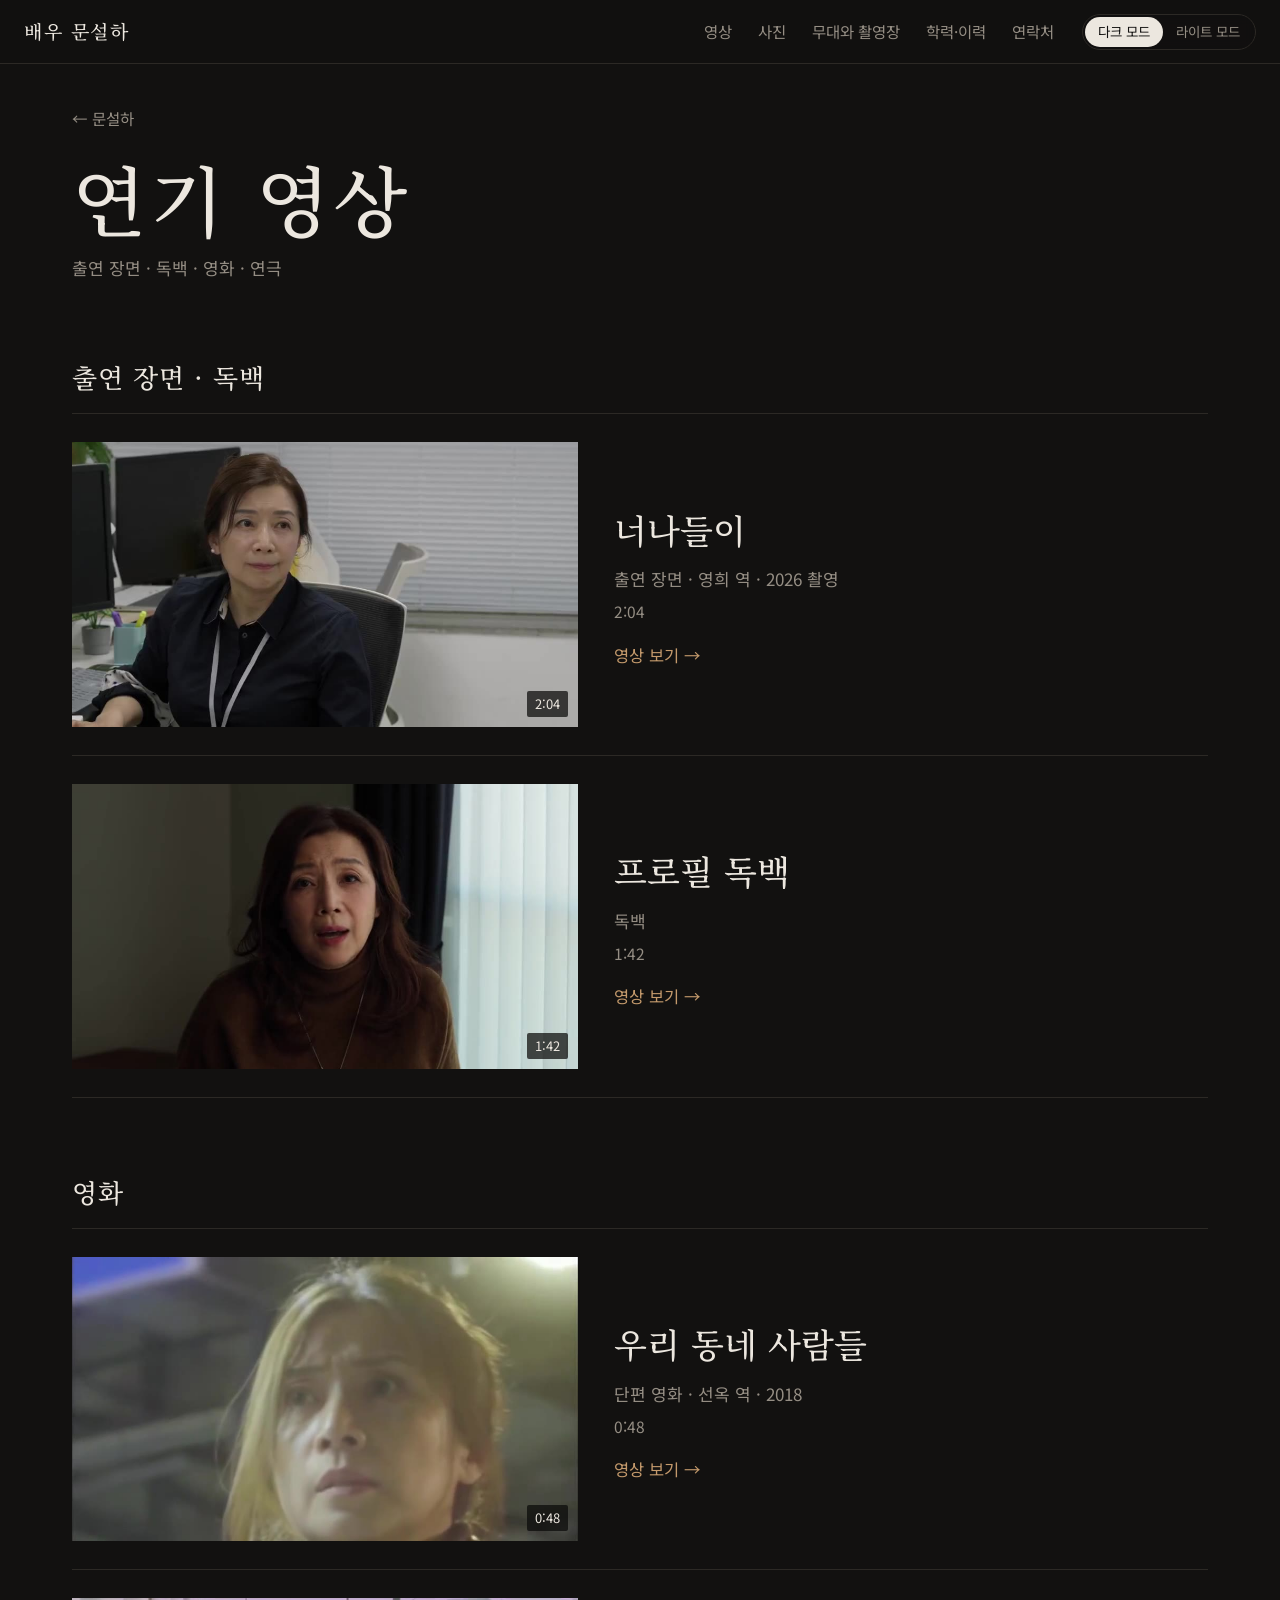
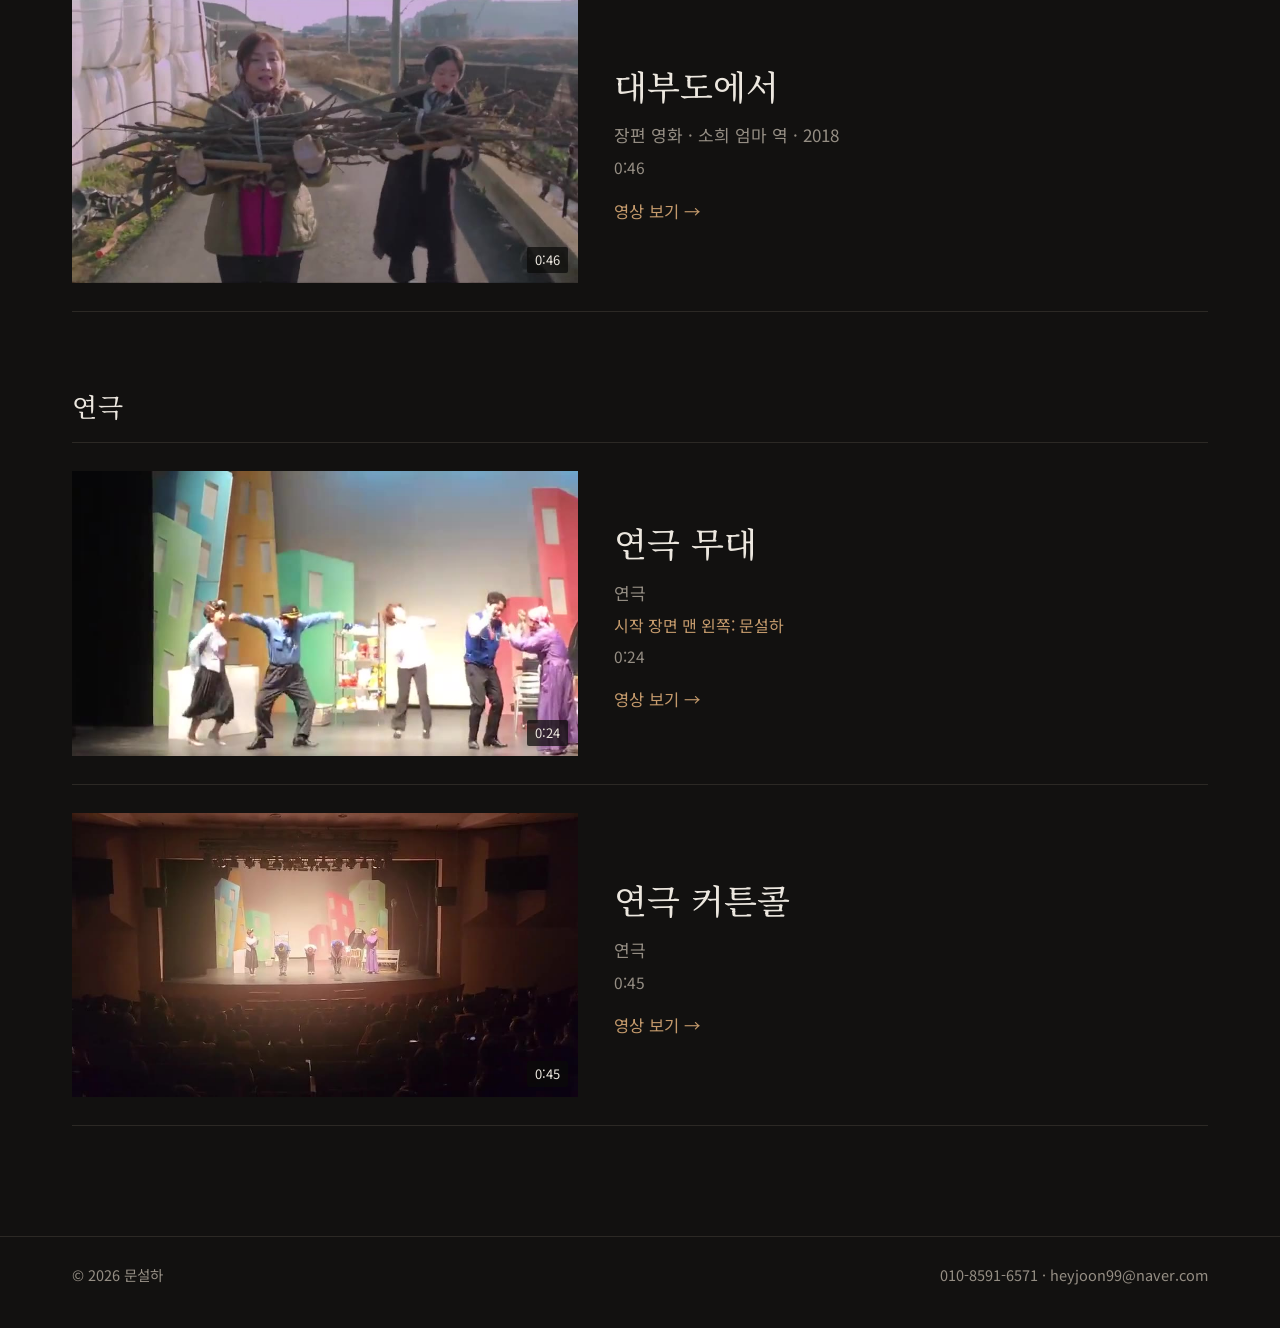
==== commit 6f34e4ce: "수상 표시를 메달 아이콘으로, 위쪽 이름 '배우 문설하' Co-Authored-By: Claude Opus 5.5 <noreply@anthropic.com>" ====
--- a/videos.html
+++ b/videos.html
@@ -22,7 +22,7 @@
 </head>
 <body class="list">
 <header class="top solid" id="topbar">
-  <a class="mark" href="index.html">문설하</a>
+  <a class="mark" href="index.html">배우 문설하</a>
   <nav class="menu" aria-label="구역"><a href="index.html#videos" data-spy="videos">영상</a><a href="index.html#photos" data-spy="photos">사진</a><a href="index.html#field" data-spy="field">무대와 촬영장</a><a href="index.html#profile" data-spy="profile">학력·이력</a><a href="index.html#contact" data-spy="contact">연락처</a></nav>
   <div class="theme" role="group" aria-label="화면 모드">
     <button type="button" data-mode="dark" aria-pressed="true">다크 모드</button>
--- a/assets/site.css
+++ b/assets/site.css
@@ -64,7 +64,7 @@
 .hero-text { display: flex; flex-direction: column; justify-content: center; padding: 112px clamp(28px, 6vw, 96px) 64px; }
 .award { margin: 0 0 28px; font-size: clamp(17px, 1.38vw, 23px); color: var(--fg); display: flex; gap: 12px; flex-wrap: wrap; }
 .award { align-items: center; }
-.award::before { content: ""; width: 26px; height: 1px; background: var(--acc); }
+.award .ico { width: 21px; height: 21px; stroke-width: 1.5; color: var(--acc); }
 .award b { color: var(--acc); font-weight: 600; }
 h1 { margin: 0; font-family: 'Noto Serif KR', serif; font-weight: 500; font-size: clamp(64px, 8.6vw, 150px); line-height: 1.08; letter-spacing: .05em; }
 .roman { margin: 14px 0 0 4px; font-family: 'Cormorant Garamond', serif; font-weight: 500; font-size: clamp(21px, 1.4vw, 26px); letter-spacing: .34em; color: var(--mute); }
@@ -154,8 +154,8 @@
 .fact + .fact { border-left: 1px solid var(--line); }
 .fact:first-child { padding-left: 0; }
 .label { margin: 0 0 18px; font-size: 15.5px; letter-spacing: .06em; color: var(--mute); }
-.label.acc { display: flex; align-items: center; gap: 12px; color: var(--acc); }
-.label.acc::before { content: ""; width: 26px; height: 1px; background: var(--acc); }
+.label.acc { display: flex; align-items: center; gap: 10px; color: var(--acc); }
+.label.acc .ico { width: 19px; height: 19px; stroke-width: 1.5; }
 .fact-list { list-style: none; margin: 0; padding: 0; display: grid; gap: 12px; }
 .fact-list li { font-family: 'Noto Serif KR', serif; font-weight: 500; font-size: clamp(21px, 1.9vw, 26px); line-height: 1.5; }
 .fact-sub { margin-left: 12px; font-family: 'Noto Sans KR', sans-serif; font-weight: 400; font-size: 16.5px; color: var(--mute); white-space: nowrap; }
@@ -278,7 +278,7 @@
                                     linear-gradient(to bottom, transparent 80%, var(--bg) 100%); }
   .hero-text { padding: 26px 20px 40px; }
   .award { display: block; margin-bottom: 16px; font-size: 16px; line-height: 1.6; }
-  .award::before { display: inline-block; vertical-align: middle; margin: -3px 10px 0 0; }
+  .award .ico { display: inline-block; vertical-align: -4px; margin-right: 8px; }
   .award b { margin-right: 8px; }
   .hero-info { margin-top: 24px; padding-top: 18px; gap: 12px; }
   .hero-info > div { grid-template-columns: 52px minmax(0, 1fr); }
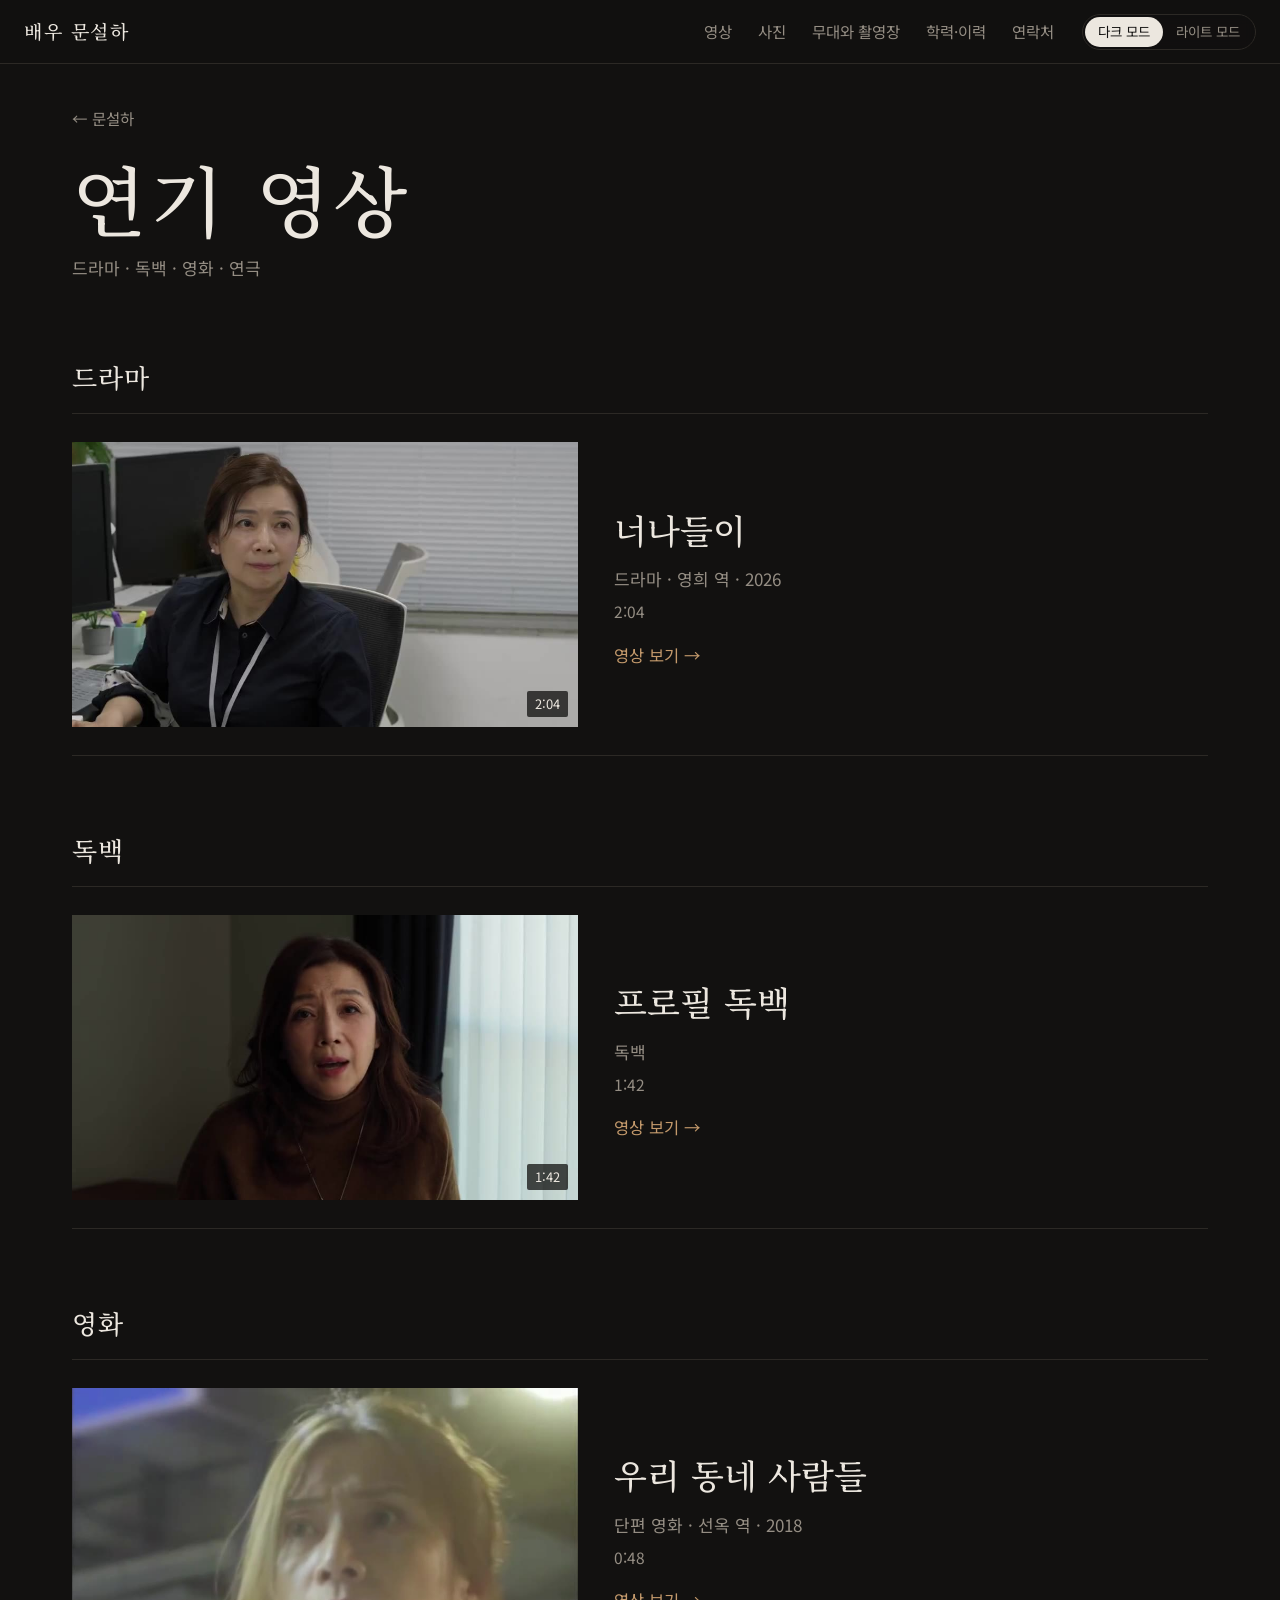
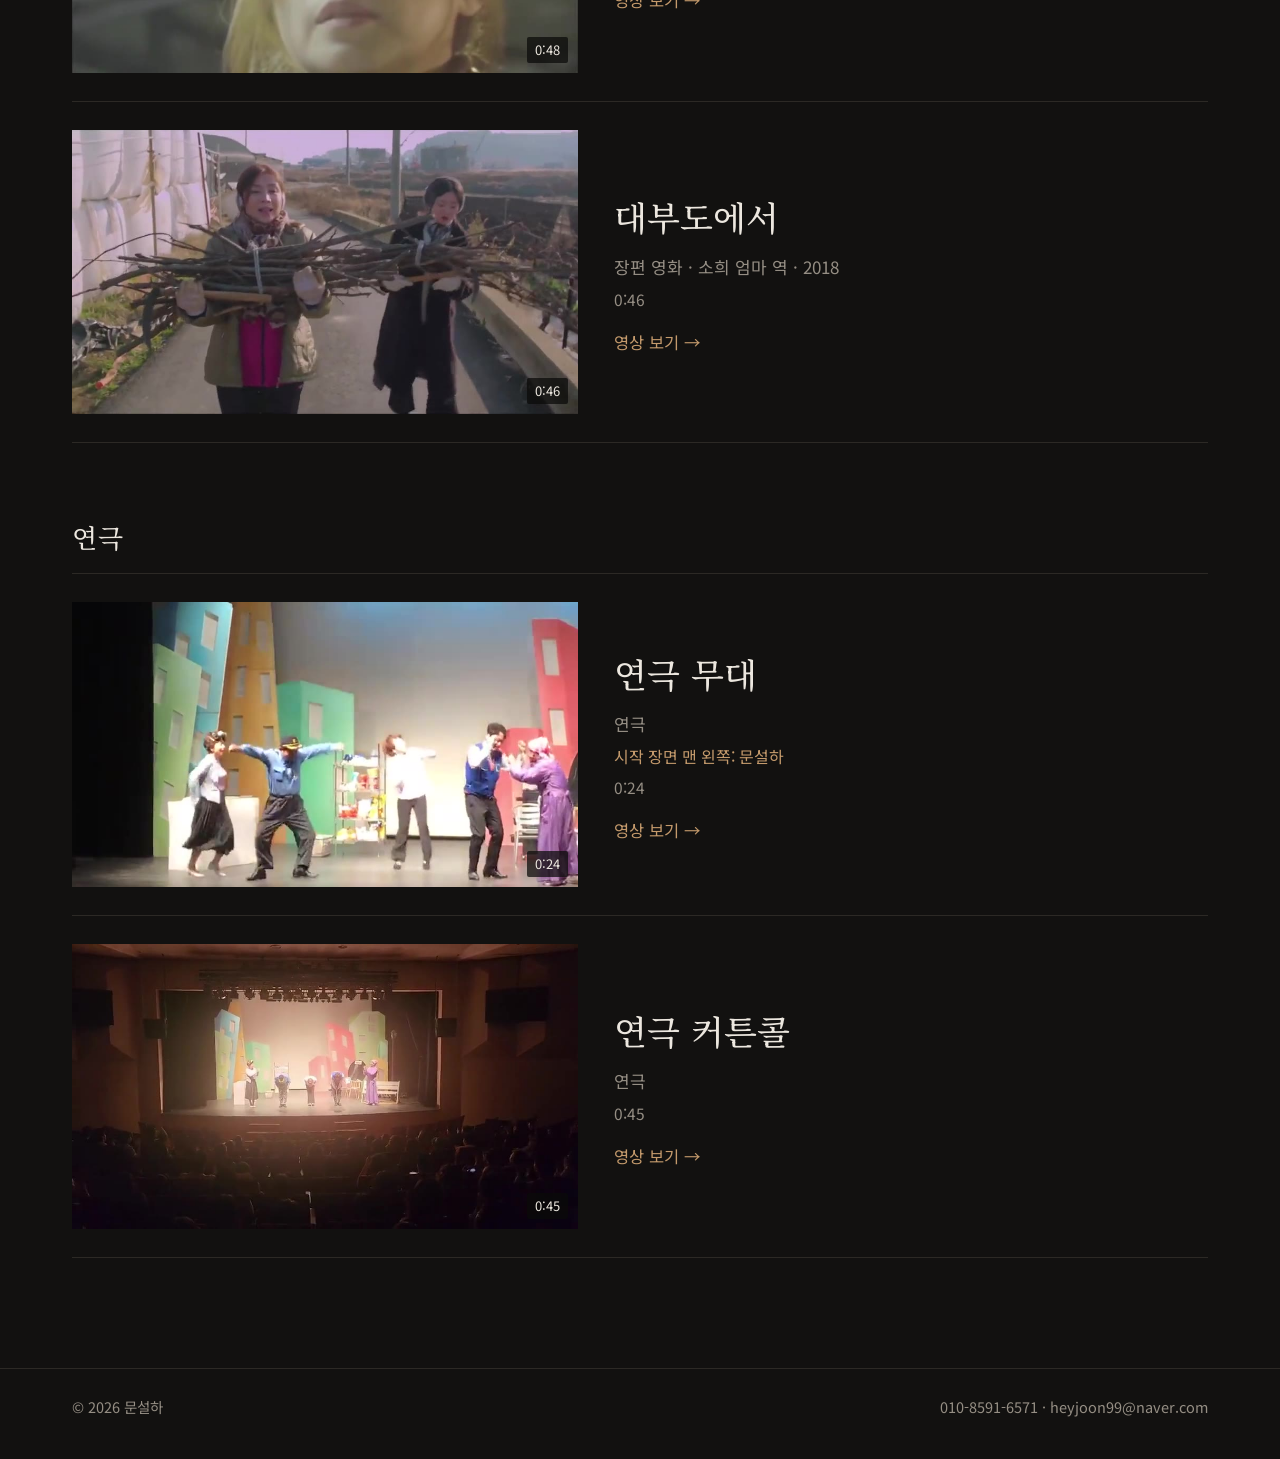
==== commit b2d74dd1: "너나들이: 드라마 · 영희 역 · 2026, 이력 드라마에 추가 Co-Authored-By: Claude Opus 5.5 <noreply@anthropic.com>" ====
--- a/videos.html
+++ b/videos.html
@@ -34,11 +34,11 @@
   <div class="wrap">
     <a class="back" href="index.html">← 문설하</a>
     <h1 class="page-title">연기 영상</h1>
-    <p class="page-lead">출연 장면 · 독백 · 영화 · 연극</p>
-    <section class="vgroup"><h2 class="reveal">출연 장면 · 독백</h2><a class="vrow reveal" href="v/office.html">
+    <p class="page-lead">드라마 · 독백 · 영화 · 연극</p>
+    <section class="vgroup"><h2 class="reveal">드라마</h2><a class="vrow reveal" href="v/office.html">
   <span class="vthumb"><video muted loop playsinline preload="none" poster="assets/prev/office.jpg" data-src="assets/prev/office.mp4"></video><span class="dur">2:04</span></span>
-  <span class="vrow-text"><span class="vtitle">너나들이</span><span class="vmeta">출연 장면 · 영희 역 · 2026 촬영</span><span class="vlen">2:04</span><span class="go">영상 보기 →</span></span>
-</a><a class="vrow reveal" href="v/monologue.html">
+  <span class="vrow-text"><span class="vtitle">너나들이</span><span class="vmeta">드라마 · 영희 역 · 2026</span><span class="vlen">2:04</span><span class="go">영상 보기 →</span></span>
+</a></section><section class="vgroup"><h2 class="reveal">독백</h2><a class="vrow reveal" href="v/monologue.html">
   <span class="vthumb"><video muted loop playsinline preload="none" poster="assets/prev/monologue.jpg" data-src="assets/prev/monologue.mp4"></video><span class="dur">1:42</span></span>
   <span class="vrow-text"><span class="vtitle">프로필 독백</span><span class="vmeta">독백</span><span class="vlen">1:42</span><span class="go">영상 보기 →</span></span>
 </a></section><section class="vgroup"><h2 class="reveal">영화</h2><a class="vrow reveal" href="v/uridongne.html">
--- a/assets/site.css
+++ b/assets/site.css
@@ -63,9 +63,11 @@
               linear-gradient(to right, transparent 78%, var(--bg) 100%); }
 .hero-text { display: flex; flex-direction: column; justify-content: center; padding: 112px clamp(28px, 6vw, 96px) 64px; }
 .award { margin: 0 0 28px; font-size: clamp(17px, 1.38vw, 23px); color: var(--fg); display: flex; gap: 12px; flex-wrap: wrap; }
-.award { align-items: center; }
-.award .ico { width: 21px; height: 21px; stroke-width: 1.5; color: var(--acc); }
-.award b { color: var(--acc); font-weight: 600; }
+.award { align-items: center; flex-wrap: nowrap; width: fit-content; max-width: 100%; }
+.award .laurel { flex: none; color: var(--acc); }
+.award-text { min-width: 0; }
+.mbr { display: none; }
+.award-text b { margin-right: 12px; color: var(--acc); font-weight: 600; }
 h1 { margin: 0; font-family: 'Noto Serif KR', serif; font-weight: 500; font-size: clamp(64px, 8.6vw, 150px); line-height: 1.08; letter-spacing: .05em; }
 .roman { margin: 14px 0 0 4px; font-family: 'Cormorant Garamond', serif; font-weight: 500; font-size: clamp(21px, 1.4vw, 26px); letter-spacing: .34em; color: var(--mute); }
 .hero-info { display: grid; gap: 14px; max-width: 680px; margin: 34px 0 0; padding-top: 24px; border-top: 1px solid var(--line); }
@@ -147,7 +149,8 @@
 /* 수상 · 학력 · 특기 */
 .band { margin-top: 120px; padding: 84px 0; background: var(--bg2); border-top: 1px solid var(--line); border-bottom: 1px solid var(--line); }
 .band-award { margin-bottom: 48px; padding-bottom: 48px; border-bottom: 1px solid var(--line); }
-.award-line { margin: 0; font-family: 'Noto Serif KR', serif; font-weight: 500; font-size: clamp(28px, 3.1vw, 42px); line-height: 1.35; letter-spacing: .01em; }
+.award-line { display: flex; align-items: center; gap: .45em; margin: 0; font-family: 'Noto Serif KR', serif; font-weight: 500; font-size: clamp(28px, 3.1vw, 42px); line-height: 1.35; letter-spacing: .01em; }
+.award-line .ico { flex: none; width: 1.05em; height: 1.05em; stroke-width: 1.3; color: var(--acc); }
 .award-year { margin-left: 16px; font-family: 'Noto Sans KR', sans-serif; font-weight: 500; font-size: clamp(16px, 1.3vw, 19px); color: var(--acc); white-space: nowrap; vertical-align: middle; }
 .band-grid { display: grid; grid-template-columns: repeat(2, minmax(0, 1fr)); }
 .fact { padding: 0 48px; }
@@ -277,9 +280,10 @@
   .hero-photo::after { background: radial-gradient(ellipse 90% 70% at 50% 34%, transparent 55%, color-mix(in srgb, var(--bg) 60%, transparent) 100%),
                                     linear-gradient(to bottom, transparent 80%, var(--bg) 100%); }
   .hero-text { padding: 26px 20px 40px; }
-  .award { display: block; margin-bottom: 16px; font-size: 16px; line-height: 1.6; }
-  .award .ico { display: inline-block; vertical-align: -4px; margin-right: 8px; }
-  .award b { margin-right: 8px; }
+  .award { margin-bottom: 16px; font-size: 16px; line-height: 1.55; gap: 8px; }
+  .award-text b { margin-right: 8px; }
+  .award-text { text-align: center; }
+  .mbr { display: inline; }
   .hero-info { margin-top: 24px; padding-top: 18px; gap: 12px; }
   .hero-info > div { grid-template-columns: 52px minmax(0, 1fr); }
   .hero-info dt { font-size: 14.5px; }
@@ -313,7 +317,8 @@
   .label { margin-bottom: 12px; }
   .fact-list li { font-size: 20px; }
   .band-award { margin-bottom: 30px; padding-bottom: 30px; }
-  .award-line { font-size: 25px; }
+  .award-line { font-size: 25px; align-items: flex-start; gap: .4em; }
+  .award-line .ico { margin-top: .12em; }
   .award-year { display: block; margin: 8px 0 0; font-size: 16px; }
   .career { grid-template-columns: 1fr; }
   .list li { grid-template-columns: 56px minmax(0, 1fr); font-size: 16.5px; }
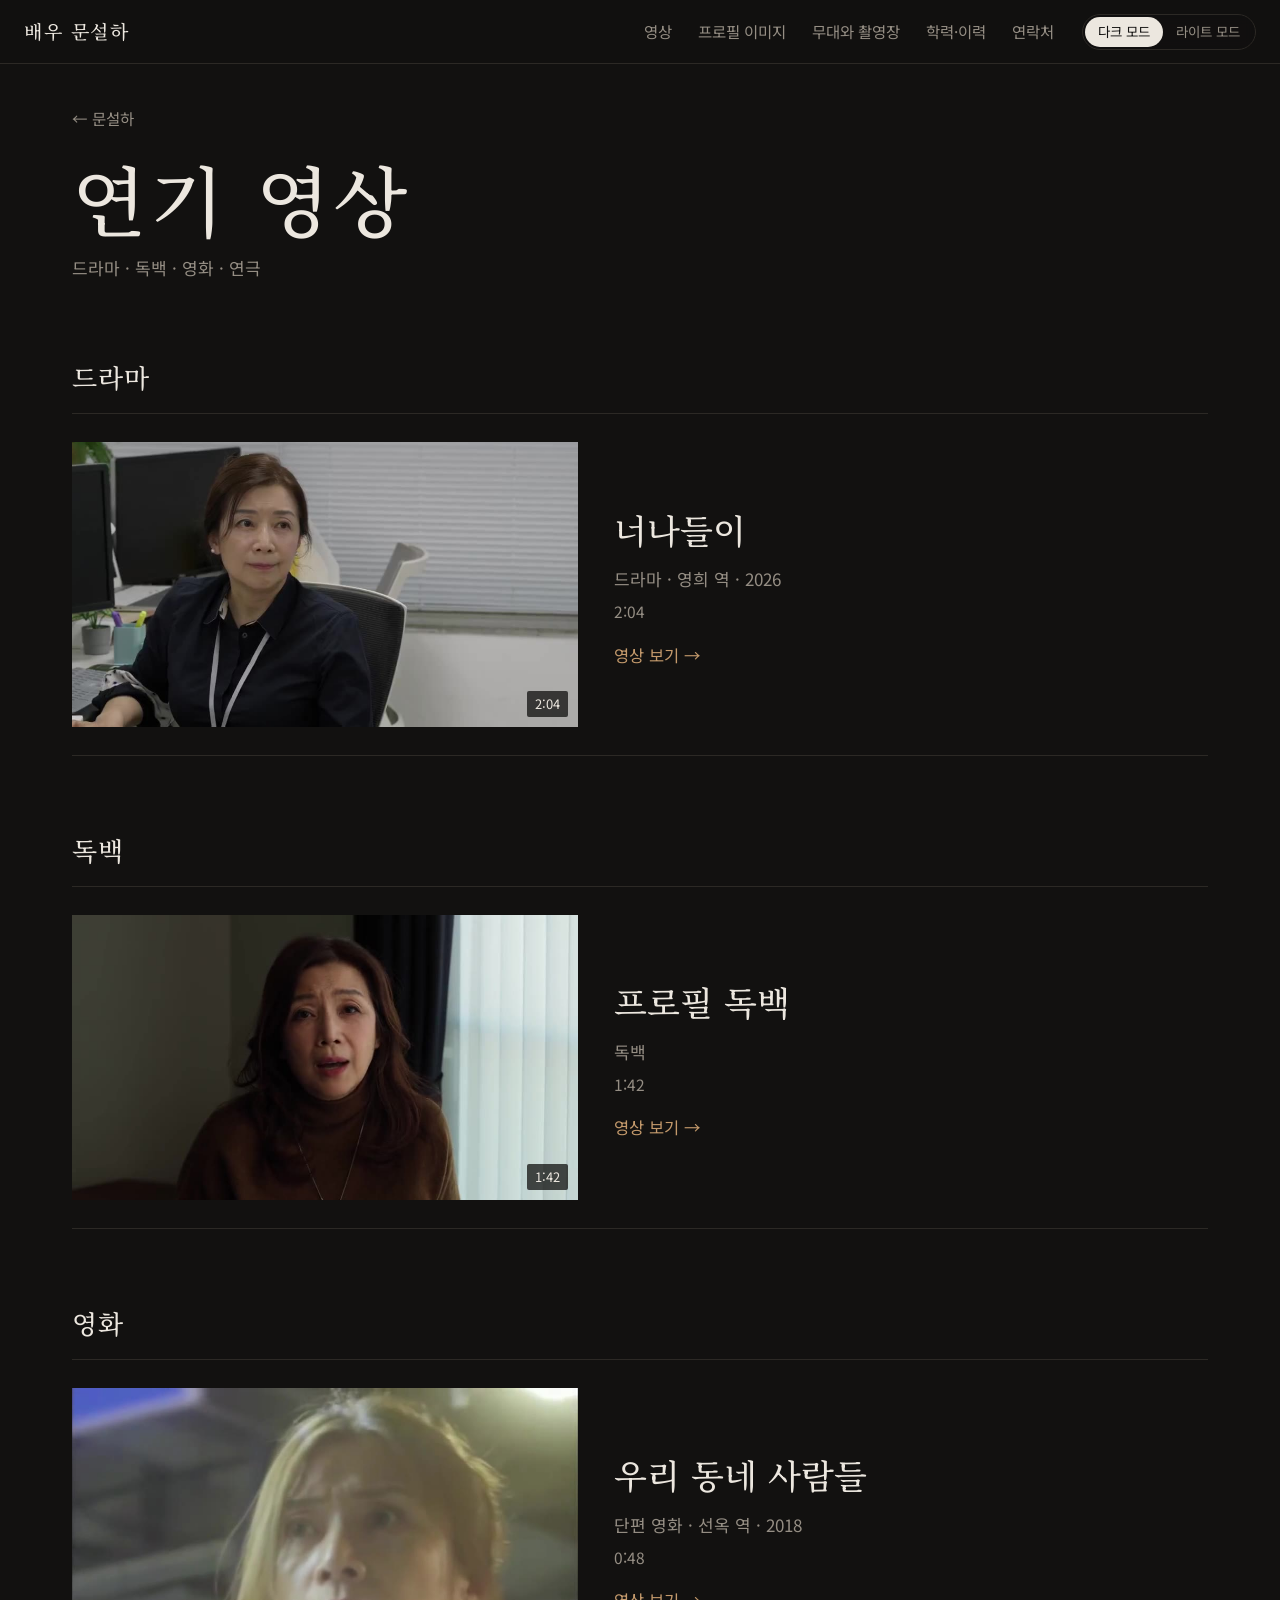
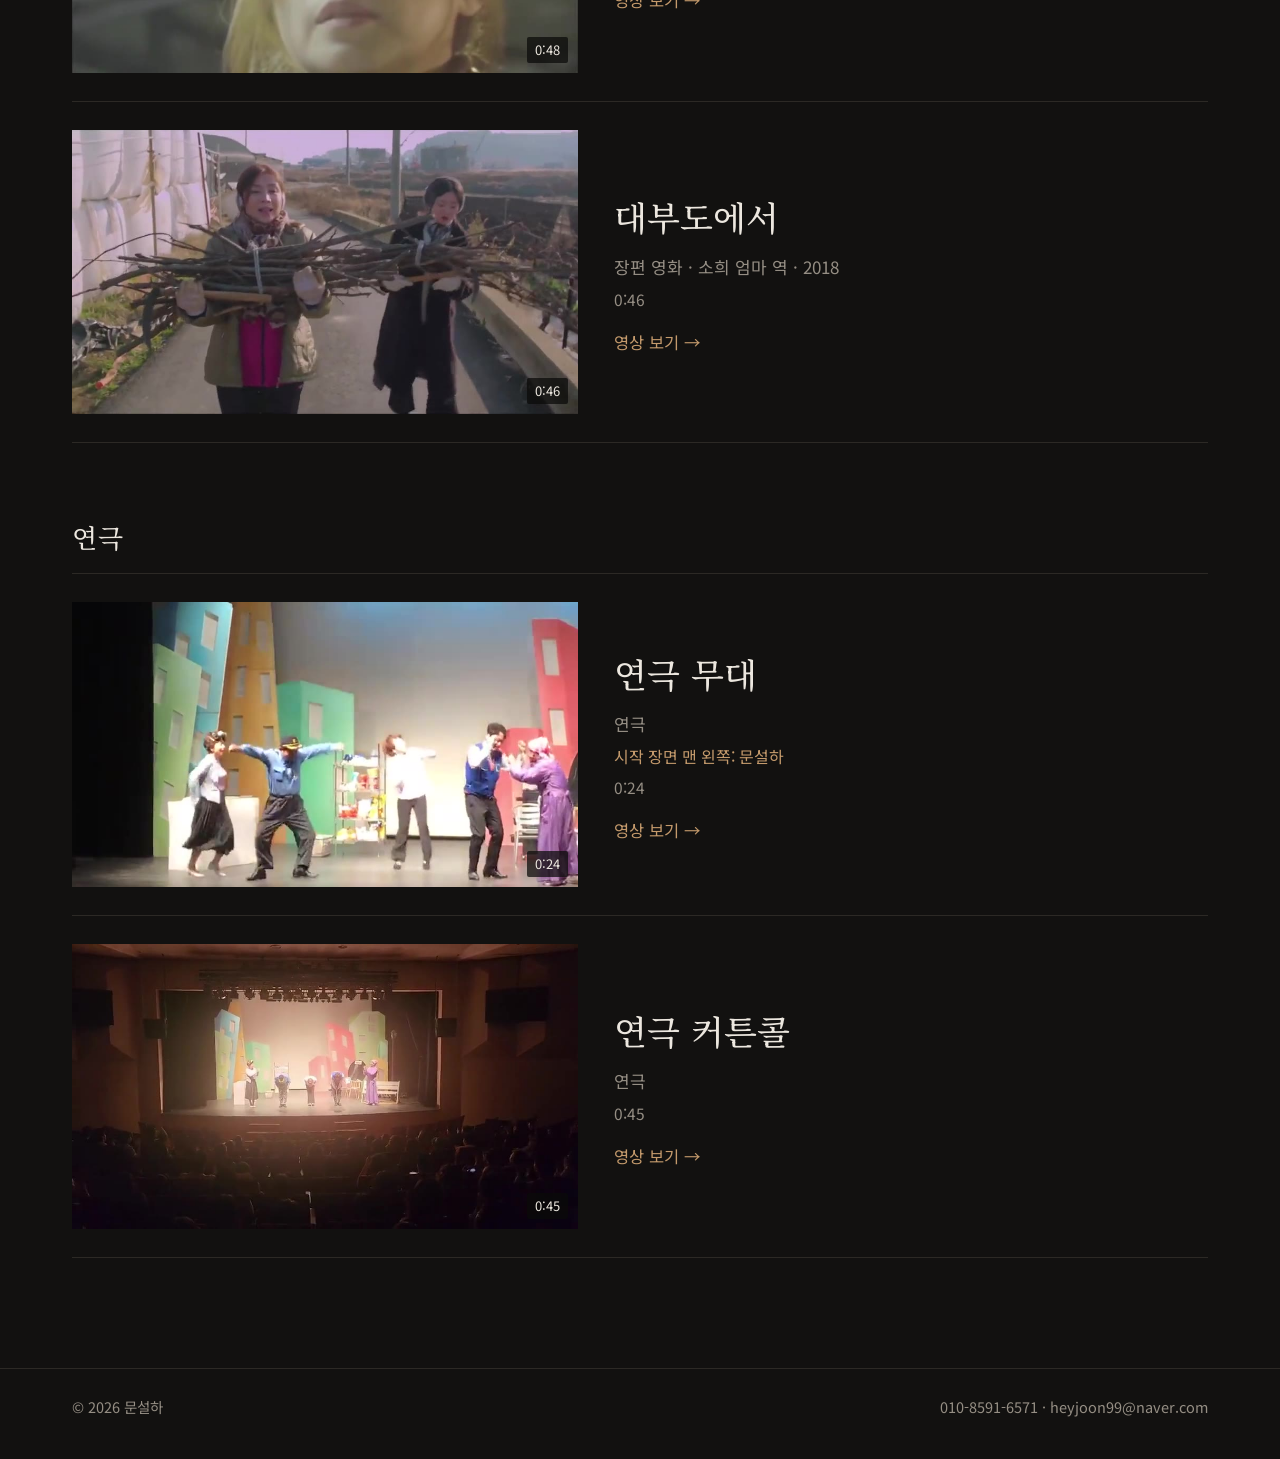
==== commit f35c9e7b: "사진 → 프로필 이미지 (구역 제목, 받기 링크, 위쪽 메뉴) Co-Authored-By: Claude Opus 5.5 <noreply@anthropic.com>" ====
--- a/videos.html
+++ b/videos.html
@@ -23,7 +23,7 @@
 <body class="list">
 <header class="top solid" id="topbar">
   <a class="mark" href="index.html">배우 문설하</a>
-  <nav class="menu" aria-label="구역"><a href="index.html#videos" data-spy="videos">영상</a><a href="index.html#photos" data-spy="photos">사진</a><a href="index.html#field" data-spy="field">무대와 촬영장</a><a href="index.html#profile" data-spy="profile">학력·이력</a><a href="index.html#contact" data-spy="contact">연락처</a></nav>
+  <nav class="menu" aria-label="구역"><a href="index.html#videos" data-spy="videos">영상</a><a href="index.html#photos" data-spy="photos">프로필 이미지</a><a href="index.html#field" data-spy="field">무대와 촬영장</a><a href="index.html#profile" data-spy="profile">학력·이력</a><a href="index.html#contact" data-spy="contact">연락처</a></nav>
   <div class="theme" role="group" aria-label="화면 모드">
     <button type="button" data-mode="dark" aria-pressed="true">다크 모드</button>
     <button type="button" data-mode="light" aria-pressed="false">라이트 모드</button>
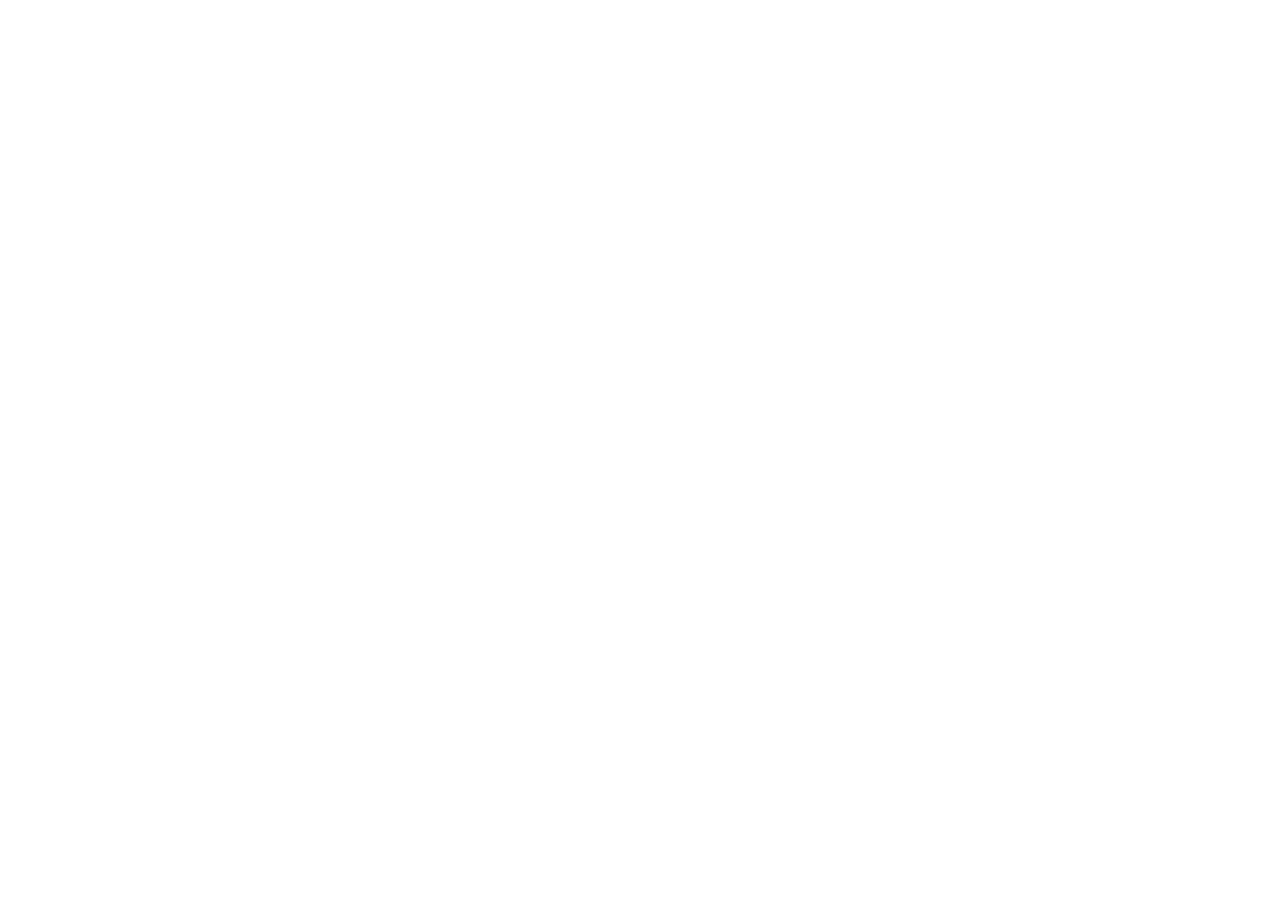
==== commit 510db2a3: "새 주소 moon-seolha.github.io 로 자동 이동 Co-Authored-By: Claude Opus 5.5 <noreply@anthropic.com>" ====
--- a/videos.html
+++ b/videos.html
@@ -1,70 +1,12 @@
 <!doctype html>
-<html lang="ko" data-theme="dark">
-<head>
-<meta charset="utf-8">
-<meta name="viewport" content="width=device-width, initial-scale=1, viewport-fit=cover">
+<html lang="ko"><head><meta charset="utf-8">
 <title>문설하 · 연기 영상</title>
-<meta name="description" content="배우 문설하 연기 영상">
-<!-- 공개 범위를 정하기 전까지 검색엔진 노출 막음 (공개하려면 이 줄 삭제) -->
 <meta name="robots" content="noindex">
-<meta name="theme-color" content="#121110">
+<link rel="canonical" href="https://moon-seolha.github.io/videos.html">
 <meta property="og:title" content="문설하 · 연기 영상">
-<meta property="og:description" content="배우 문설하 연기 영상">
-<meta property="og:image" content="https://rrryun.github.io/moonseolha/assets/og.jpg">
-<link rel="preconnect" href="https://fonts.googleapis.com">
-<link rel="preconnect" href="https://fonts.gstatic.com" crossorigin>
-<link href="https://fonts.googleapis.com/css2?family=Cormorant+Garamond:wght@500&family=Noto+Sans+KR:wght@400;500;700&family=Noto+Serif+KR:wght@500;600&display=swap" rel="stylesheet">
-<link rel="stylesheet" href="assets/site.css">
-<script>
-  document.documentElement.classList.add('js');
-  try { var t = localStorage.getItem('msh-theme'); if (t === 'light' || t === 'dark') document.documentElement.dataset.theme = t; } catch (e) {}
-</script>
-</head>
-<body class="list">
-<header class="top solid" id="topbar">
-  <a class="mark" href="index.html">배우 문설하</a>
-  <nav class="menu" aria-label="구역"><a href="index.html#videos" data-spy="videos">영상</a><a href="index.html#photos" data-spy="photos">프로필 이미지</a><a href="index.html#field" data-spy="field">무대와 촬영장</a><a href="index.html#profile" data-spy="profile">학력·이력</a><a href="index.html#contact" data-spy="contact">연락처</a></nav>
-  <div class="theme" role="group" aria-label="화면 모드">
-    <button type="button" data-mode="dark" aria-pressed="true">다크 모드</button>
-    <button type="button" data-mode="light" aria-pressed="false">라이트 모드</button>
-  </div>
-</header>
-
-<main class="page">
-  <div class="wrap">
-    <a class="back" href="index.html">← 문설하</a>
-    <h1 class="page-title">연기 영상</h1>
-    <p class="page-lead">드라마 · 독백 · 영화 · 연극</p>
-    <section class="vgroup"><h2 class="reveal">드라마</h2><a class="vrow reveal" href="v/office.html">
-  <span class="vthumb"><video muted loop playsinline preload="none" poster="assets/prev/office.jpg" data-src="assets/prev/office.mp4"></video><span class="dur">2:04</span></span>
-  <span class="vrow-text"><span class="vtitle">너나들이</span><span class="vmeta">드라마 · 영희 역 · 2026</span><span class="vlen">2:04</span><span class="go">영상 보기 →</span></span>
-</a></section><section class="vgroup"><h2 class="reveal">독백</h2><a class="vrow reveal" href="v/monologue.html">
-  <span class="vthumb"><video muted loop playsinline preload="none" poster="assets/prev/monologue.jpg" data-src="assets/prev/monologue.mp4"></video><span class="dur">1:42</span></span>
-  <span class="vrow-text"><span class="vtitle">프로필 독백</span><span class="vmeta">독백</span><span class="vlen">1:42</span><span class="go">영상 보기 →</span></span>
-</a></section><section class="vgroup"><h2 class="reveal">영화</h2><a class="vrow reveal" href="v/uridongne.html">
-  <span class="vthumb"><video muted loop playsinline preload="none" poster="assets/prev/film-uridongne.jpg" data-src="assets/prev/film-uridongne.mp4"></video><span class="dur">0:48</span></span>
-  <span class="vrow-text"><span class="vtitle">우리 동네 사람들</span><span class="vmeta">단편 영화 · 선옥 역 · 2018</span><span class="vlen">0:48</span><span class="go">영상 보기 →</span></span>
-</a><a class="vrow reveal" href="v/daebudo.html">
-  <span class="vthumb"><video muted loop playsinline preload="none" poster="assets/prev/film-daebudo.jpg" data-src="assets/prev/film-daebudo.mp4"></video><span class="dur">0:46</span></span>
-  <span class="vrow-text"><span class="vtitle">대부도에서</span><span class="vmeta">장편 영화 · 소희 엄마 역 · 2018</span><span class="vlen">0:46</span><span class="go">영상 보기 →</span></span>
-</a></section><section class="vgroup"><h2 class="reveal">연극</h2><a class="vrow reveal" href="v/stage.html">
-  <span class="vthumb"><video muted loop playsinline preload="none" poster="assets/prev/stage-1.jpg" data-src="assets/prev/stage-1.mp4"></video><span class="dur">0:24</span></span>
-  <span class="vrow-text"><span class="vtitle">연극 무대</span><span class="vmeta">연극</span><span class="vnote">시작 장면 맨 왼쪽: 문설하</span><span class="vlen">0:24</span><span class="go">영상 보기 →</span></span>
-</a><a class="vrow reveal" href="v/curtain.html">
-  <span class="vthumb"><video muted loop playsinline preload="none" poster="assets/prev/stage-2.jpg" data-src="assets/prev/stage-2.mp4"></video><span class="dur">0:45</span></span>
-  <span class="vrow-text"><span class="vtitle">연극 커튼콜</span><span class="vmeta">연극</span><span class="vlen">0:45</span><span class="go">영상 보기 →</span></span>
-</a></section>
-  </div>
-</main>
-<footer class="foot"><div class="wrap">
-  <span>© 2026 문설하</span>
-  <span><a href="tel:01085916571">010-8591-6571</a> · <a href="mailto:heyjoon99@naver.com">heyjoon99@naver.com</a></span>
-</div></footer>
-<nav class="dock" id="dock" aria-label="빠른 연락">
-  <a class="primary" href="tel:01085916571"><svg class="ico" viewBox="0 0 24 24" aria-hidden="true"><path d="M22 16.92v3a2 2 0 0 1-2.18 2 19.79 19.79 0 0 1-8.63-3.07 19.5 19.5 0 0 1-6-6 19.79 19.79 0 0 1-3.07-8.67A2 2 0 0 1 4.11 2h3a2 2 0 0 1 2 1.72 12.84 12.84 0 0 0 .7 2.81 2 2 0 0 1-.45 2.11L8.09 9.91a16 16 0 0 0 6 6l1.27-1.27a2 2 0 0 1 2.11-.45 12.84 12.84 0 0 0 2.81.7A2 2 0 0 1 22 16.92z"/></svg>전화</a>
-  <a href="mailto:heyjoon99@naver.com"><svg class="ico" viewBox="0 0 24 24" aria-hidden="true"><path d="M4 4h16c1.1 0 2 .9 2 2v12c0 1.1-.9 2-2 2H4c-1.1 0-2-.9-2-2V6c0-1.1.9-2 2-2z"/><polyline points="22,6 12,13 2,6"/></svg>이메일</a>
-  <a href="assets/profile.pdf" download="문설하_프로필.pdf"><svg class="ico" viewBox="0 0 24 24" aria-hidden="true"><path d="M21 15v4a2 2 0 0 1-2 2H5a2 2 0 0 1-2-2v-4"/><polyline points="7 10 12 15 17 10"/><line x1="12" y1="15" x2="12" y2="3"/></svg>PDF</a>
-</nav>
-<script src="assets/site.js"></script>
-</body>
-</html>
+<meta property="og:url" content="https://moon-seolha.github.io/videos.html">
+<meta property="og:image" content="https://moon-seolha.github.io/assets/og.jpg">
+<meta http-equiv="refresh" content="0; url=https://moon-seolha.github.io/videos.html">
+<script>location.replace('https://moon-seolha.github.io/videos.html' + location.hash);</script>
+<style>body{margin:0;background:#121110;color:#ece7df;font-family:sans-serif;display:grid;place-items:center;min-height:100vh}a{color:#c49a6c}</style>
+</head><body><p>새 주소로 이동합니다 · <a href="https://moon-seolha.github.io/videos.html">https://moon-seolha.github.io/videos.html</a></p></body></html>
